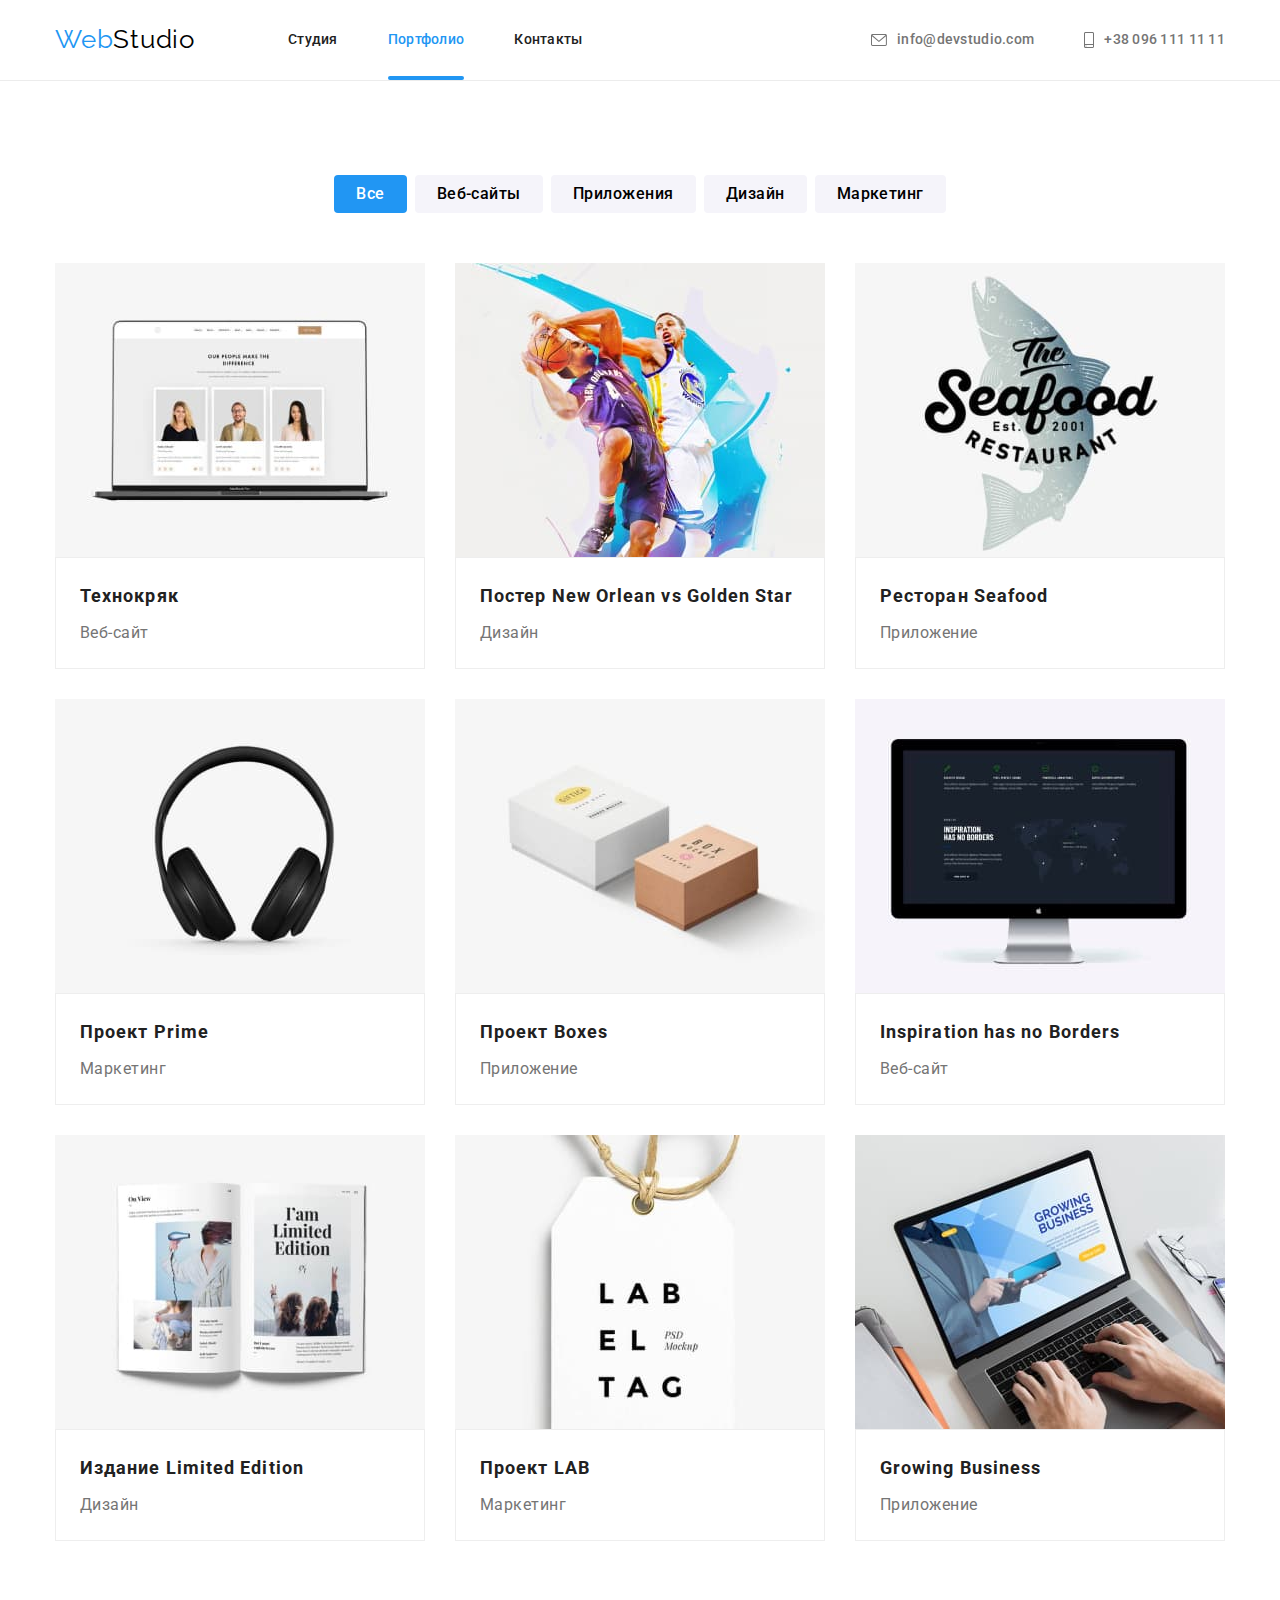
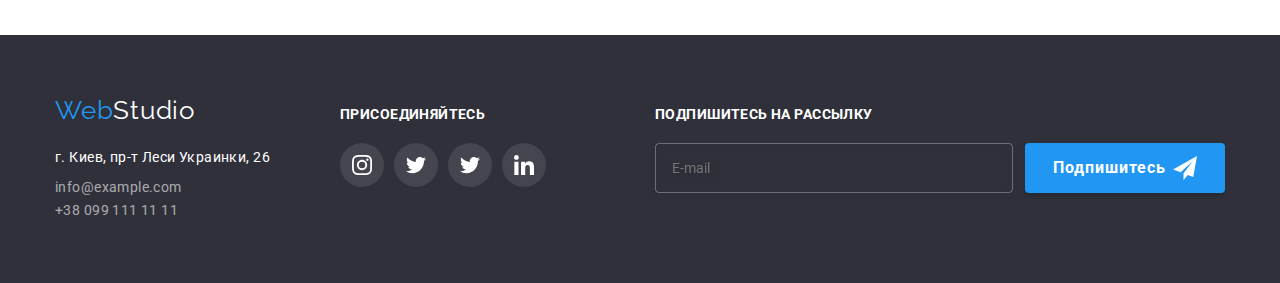
==== portfolio.html @ fb81e3da "ДЗ 6" ====
<!DOCTYPE html>
<html lang="ru">
  <head>
    <meta charset="UTF-8" />
    <meta http-equiv="X-UA-Compatible" content="IE=edge" />
    <meta name="viewport" content="width=device-width, initial-scale=1.0" />
    <title>Портфолио</title>
    <link rel="preconnect" href="https://fonts.googleapis.com" />
    <link rel="preconnect" href="https://fonts.gstatic.com" crossorigin />
    <link
      href="https://fonts.googleapis.com/css2?family=Raleway:wght@700&family=Roboto:wght@400;500;700;900&display=swap"
      rel="stylesheet"
    />
    <link
      rel="stylesheet"
      href="https://cdn.jsdelivr.net/npm/modern-normalize@1.1.0/modern-normalize.min.css"
    />
    <link rel="stylesheet" href="./css/style.css" />
  </head>
  <body>
    <!--HEADER-->
    <header class="page-header">
      <div class="container container-nav">
        <nav class="nav">
          <a class="logo link" href="./index.html" lang="en"><span class="web">Web</span>Studio</a>
          <ul class="menu list">
            <li class="menu-item">
              <a class="menu-link link" href="./index.html">Студия</a>
            </li>
            <li class="menu-item">
              <a class="menu-link akcent link" href="./portfolio.html">Портфолио</a>
            </li>
            <li class="menu-item">
              <a class="menu-link link" href="">Контакты</a>
            </li>
          </ul>
        </nav>
        <ul class="contacts list">
          <li class="contact-item">
            <a class="contact-link link" href="mailto:info@devstudio.com">
              <svg class="mail-icon">
                <use href="./images/icons.svg#icon-envelope"></use>
              </svg>
              info@devstudio.com</a
            >
          </li>
          <li class="contact-item">
            <a class="contact-link link" href="tel:+380961111111">
              <svg class="tel-icon">
                <use href="./images/icons.svg#icon-smartphone"></use>
              </svg>
              +38 096 111 11 11</a
            >
          </li>
        </ul>
      </div>
    </header>
    <!--MAIN-->
    <main>
      <section class="section">
        <!-- BUTTON LIST-->
        <div class="container">
          <ul class="portfolio-list-button list">
            <li class="portfolio-item-button">
              <button class="portfolio-button akcent-btn" type="button">Все</button>
            </li>
            <li class="portfolio-item-button">
              <button class="portfolio-button" type="button">Веб-сайты</button>
            </li>
            <li class="portfolio-item-button">
              <button class="portfolio-button" type="button">Приложения</button>
            </li>
            <li class="portfolio-item-button">
              <button class="portfolio-button" type="button">Дизайн</button>
            </li>
            <li class="portfolio-item-button">
              <button class="portfolio-button" type="button">Маркетинг</button>
            </li>
          </ul>
          <!-- PORTFOLIO LIST-->
          <h1 class="visuali-hidden">Портфолио</h1>
          <ul class="portfolio-list list">
            <li class="portfolio-item">
              <a href="" class="portfolio-link link">
                <div class="portfolio-list-img-wrapper">
                  <img src="./images/portfolio/img1.jpg" alt="Ноутбук" width="370" height="294" />
                  <p class="overlay">
                    Ресурс предлагает комплексные предложения с разным уровнем функционала и
                    сервисов. Все это позволит посетителю получить исчерпывающие сведения о компании
                    или частном лице.
                  </p>
                </div>
                <div class="portdolio-iteam-desc">
                  <h2 class="subtitle">Технокряк</h2>
                  <p class="portfolio-desc">Веб-сайт</p>
                </div>
              </a>
            </li>
            <li class="portfolio-item">
              <a href="" class="portfolio-link link">
                <div class="portfolio-list-img-wrapper">
                  <img
                    src="./images/portfolio/img2.jpg"
                    alt="Ира в баскетбол"
                    width="370"
                    height="294"
                  />
                  <p class="overlay">
                    Ресурс предлагает комплексные предложения с разным уровнем функционала и
                    сервисов. Все это позволит посетителю получить исчерпывающие сведения о компании
                    или частном лице.
                  </p>
                </div>
                <div class="portdolio-iteam-desc">
                  <h2 class="subtitle">Постер <span lang="en">New Orlean vs Golden Star</span></h2>
                  <p class="portfolio-desc">Дизайн</p>
                </div>
              </a>
            </li>
            <li class="portfolio-item">
              <a href="" class="portfolio-link link">
                <div class="portfolio-list-img-wrapper">
                  <img
                    src="./images/portfolio/img3.jpg"
                    alt="Логотип ресторану"
                    width="370"
                    height="294"
                  />
                  <p class="overlay">
                    Ресурс предлагает комплексные предложения с разным уровнем функционала и
                    сервисов. Все это позволит посетителю получить исчерпывающие сведения о компании
                    или частном лице.
                  </p>
                </div>
                <div class="portdolio-iteam-desc">
                  <h2 class="subtitle">Ресторан<span lang="en"> Seafood</span></h2>
                  <p class="portfolio-desc">Приложение</p>
                </div>
              </a>
            </li>
            <li class="portfolio-item">
              <a href="" class="portfolio-link link">
                <div class="portfolio-list-img-wrapper">
                  <img src="./images/portfolio/img4.jpg" alt="Наушники" width="370" height="294" />
                  <p class="overlay">
                    Ресурс предлагает комплексные предложения с разным уровнем функционала и
                    сервисов. Все это позволит посетителю получить исчерпывающие сведения о компании
                    или частном лице.
                  </p>
                </div>
                <div class="portdolio-iteam-desc">
                  <h2 class="subtitle">Проект <span lang="en">Prime</span></h2>
                  <p class="portfolio-desc">Маркетинг</p>
                </div>
              </a>
            </li>
            <li class="portfolio-item">
              <a href="" class="portfolio-link link">
                <div class="portfolio-list-img-wrapper">
                  <img src="./images/portfolio/img5.jpg" alt="Коробки" width="370" height="294" />
                  <p class="overlay">
                    Ресурс предлагает комплексные предложения с разным уровнем функционала и
                    сервисов. Все это позволит посетителю получить исчерпывающие сведения о компании
                    или частном лице.
                  </p>
                </div>
                <div class="portdolio-iteam-desc">
                  <h2 class="subtitle">Проект <span lang="en">Boxes</span></h2>
                  <p class="portfolio-desc">Приложение</p>
                </div>
              </a>
            </li>
            <li class="portfolio-item">
              <a href="" class="portfolio-link link">
                <div class="portfolio-list-img-wrapper">
                  <img src="./images/portfolio/img6.jpg" alt="Монитор" width="370" height="294" />
                  <p class="overlay">
                    Ресурс предлагает комплексные предложения с разным уровнем функционала и
                    сервисов. Все это позволит посетителю получить исчерпывающие сведения о компании
                    или частном лице.
                  </p>
                </div>
                <div class="portdolio-iteam-desc">
                  <h2 class="subtitle" lang="en">Inspiration has no Borders</h2>
                  <p class="portfolio-desc">Веб-сайт</p>
                </div>
              </a>
            </li>
            <li class="portfolio-item">
              <a href="" class="portfolio-link link">
                <div class="portfolio-list-img-wrapper">
                  <img src="./images/portfolio/img7.jpg" alt="Журнал" width="370" height="294" />
                  <p class="overlay">
                    Ресурс предлагает комплексные предложения с разным уровнем функционала и
                    сервисов. Все это позволит посетителю получить исчерпывающие сведения о компании
                    или частном лице.
                  </p>
                </div>
                <div class="portdolio-iteam-desc">
                  <h2 class="subtitle">Издание <span lang="en">Limited Edition</span></h2>
                  <p class="portfolio-desc">Дизайн</p>
                </div>
              </a>
            </li>
            <li class="portfolio-item">
              <a href="" class="portfolio-link link">
                <div class="portfolio-list-img-wrapper">
                  <img src="./images/portfolio/img8.jpg" alt="Бирка" width="370" height="294" />
                  <p class="overlay">
                    Ресурс предлагает комплексные предложения с разным уровнем функционала и
                    сервисов. Все это позволит посетителю получить исчерпывающие сведения о компании
                    или частном лице.
                  </p>
                </div>
                <div class="portdolio-iteam-desc">
                  <h2 class="subtitle">Проект <span></span>LAB</h2>
                  <p class="portfolio-desc">Маркетинг</p>
                </div>
              </a>
            </li>
            <li class="portfolio-item">
              <a href="" class="portfolio-link link">
                <div class="portfolio-list-img-wrapper">
                  <img src="./images/portfolio/img9.jpg" alt="Ноутбук" width="370" height="294" />
                  <p class="overlay">
                    Ресурс предлагает комплексные предложения с разным уровнем функционала и
                    сервисов. Все это позволит посетителю получить исчерпывающие сведения о компании
                    или частном лице.
                  </p>
                </div>
                <div class="portdolio-iteam-desc">
                  <h2 class="subtitle" lang="en">Growing Business</h2>
                  <p class="portfolio-desc">Приложение</p>
                </div>
              </a>
            </li>
          </ul>
        </div>
      </section>
    </main>
    <!--FOOTER-->
    <footer class="footer">
      <div class="container footer-container">
        <div class="footer-container-address">
          <a class="footer-logo link" href="./index.html" lang="en"
            ><span class="web">Web</span>Studio</a
          >
          <address class="address">
            <ul class="address-list list">
              <li>
                <a
                  class="address-link link"
                  target="_blank"
                  href="https://www.google.com.ua/maps/place/%D0%B1%D1%83%D0%BB.+%D0%9B%D0%B5%D1%81%D0%B8+%D0%A3%D0%BA%D1%80%D0%B0%D0%B8%D0%BD%D0%BA%D0%B8,+26,+%D0%9A%D0%B8%D0%B5%D0%B2,+02000/@50.4265841,30.5361971,17z/data=!3m1!4b1!4m5!3m4!1s0x40d4cf0e033ecbe9:0x57a4dffefec77da0!8m2!3d50.4265807!4d30.5383858?hl=ru"
                  rel="noreferer noopener"
                  >г. Киев, пр-т Леси Украинки, 26</a
                >
              </li>
              <li class="mail-team">
                <a class="mail-link link" href="mailto:info@example.com" lang="en"
                  >info@example.com</a
                >
              </li>
              <li class="tel-team">
                <a class="tel-link link" href="tel:+380991111111">+38 099 111 11 11</a>
              </li>
            </ul>
          </address>
        </div>
        <!-- JOIN -->
        <div class="container-join">
          <p class="join">присоединяйтесь</p>
          <ul class="join-social-list list">
            <li class="join-social-item">
              <a class="join-social-link" href="">
                <svg class="join-social-icon">
                  <use href="./images/icons.svg#icon-instagram"></use>
                </svg>
              </a>
            </li>
            <li class="join-social-item">
              <a class="join-social-link" href="">
                <svg class="join-social-icon">
                  <use href="./images/icons.svg#icon-twitter"></use>
                </svg>
              </a>
            </li>
            <li class="join-social-item">
              <a class="join-social-link" href="">
                <svg class="join-social-icon">
                  <use href="./images/icons.svg#icon-twitter"></use>
                </svg>
              </a>
            </li>
            <li class="join-social-item">
              <a class="join-social-link" href="">
                <svg class="join-social-icon">
                  <use href="./images/icons.svg#icon-linkedin"></use>
                </svg>
              </a>
            </li>
          </ul>
        </div>
        <!-- FOOTER FORM -->
        <div class="footer-form-wrapper">
          <form class="footer-form">
            <label class="footer-form-field">
              <span class="footer-form-input-desc">Подпишитесь на рассылку</span>
              <input
                class="footer-form-input"
                type="email"
                name="user-email"
                placeholder="E-mail"
                required
              />
            </label>
            <button class="footer-form-button" type="submit">
              Подпишитесь
              <svg class="footer-form-button-icon">
                <use href="./images/icons.svg#icon-send"></use>
              </svg>
            </button>
          </form>
        </div>
      </div>
    </footer>
  </body>
</html>
---- css/style.css ----
:root {
  --hover-animation: 250ms cubic-bezier(0.4, 0, 0.2, 1);
  --main-color: #212121;
  --secondary-color: #ffffff;
  --hover-color: #2196f3;
  --description-color: #757575;
  --hero-footer-bg-color: #2f303a;
  --main-bg-color: #ffffff;
  --web-color: #2196f3;
}
body {
  font-family: Roboto, sans-serif;
  color: var(--main-color);
  font-size: 14px;
}
button {
  cursor: pointer;
}
/* ====NULING STYLES==== */
h1,
h2,
h3,
h4,
p {
  margin-top: 0;
  margin-bottom: 0;
}
ul {
  margin-top: 0;
  margin-bottom: 0;
  padding-left: 0;
}
img {
  display: block;
}

.list {
  list-style: none;
}

.link {
  text-decoration: none;
}
/* ===========ELEMENT STULE============ */
.container {
  width: 1200px;
  margin: 0 auto;
  padding-right: 15px;
  padding-left: 15px;
}
.web {
  color: var(--web-color);
}
.section {
  padding: 94px 0;
}
.section-title {
  text-align: center;
  margin-bottom: 50px;
  font-size: 36px;
  line-height: 1.17;
  letter-spacing: 0.03em;
}
/*========VISUALI-HIDDEN=========*/
.visuali-hidden {
  position: absolute;
  white-space: nowrap;
  width: 1px;
  width: 1px;
  overflow: hidden;
  border: 0;
  padding: 0;
  clip: rect(0 0 0 0);
  clip-path: inset(50%);
  margin: -1px;
}
/*==========MAIN==========*/
/*==========HEADER==========*/
.page-header {
  border-bottom: 1px solid #ececec;
}
.nav,
.container-nav,
.contacts {
  display: flex;
}
.contacts {
  margin-left: auto;
}
.contact-item + .contact-item,
.menu-item + .menu-item {
  margin-left: 50px;
}
.menu {
  display: flex;
  margin-left: 93px;
}

.logo {
  padding-top: 24px;
  padding-bottom: 25px;
  font-family: Raleway, sans-serif;
  color: #000000;
  font-size: 26px;
  line-height: 1.19;
  letter-spacing: 0.03em;
}
.menu-item {
  position: relative;
}
.menu-link {
  padding-top: 32px;
  padding-bottom: 32px;
  display: block;
  font-weight: 500;
  line-height: 1.14;
  letter-spacing: 0.02em;
  color: var(--main-text-color);
  transition: color var(--hover-animation);
}
.akcent {
  color: var(--hover-color);
}
.akcent::after {
  content: '';
  position: absolute;
  bottom: 0;
  right: 0;
  height: 4px;
  width: 100%;
  background: #2196f3;
  border-radius: 2px;
}
.menu-link::after {
  content: '';
  transition: background-color var(--hover-animation);
}
.menu-link:hover::after,
.menu-link:focus::after {
  content: '';
  position: absolute;
  bottom: 0;
  right: 0;
  height: 4px;
  width: 100%;
  background-color: var(--hover-color);
  border-radius: 2px;
}
.contact-link {
  padding-top: 32px;
  padding-bottom: 32px;
  display: flex;
  align-items: center;
  font-weight: 500;
  line-height: 1.14;
  letter-spacing: 0.02em;
  color: #757575;
  transition: color var(--hover-animation);
}
.mail-icon {
  width: 16px;
  height: 12px;
  fill: currentColor;
  margin-right: 10px;
}
.tel-icon {
  width: 10px;
  height: 16px;
  fill: currentColor;
  margin-right: 10px;
}

.menu-link:hover,
.menu-link:focus,
.contact-link:hover,
.contact-link:focus {
  color: var(--hover-color);
}

/*==========HERO==========*/
.hero {
  margin-right: auto;
  margin-left: auto;
  max-width: 1600px;
  text-align: center;
  padding-top: 200px;
  padding-bottom: 200px;
  background-color: #c4c4c4;
  background-image: linear-gradient(to right, rgba(47, 48, 58, 0.4), rgba(47, 48, 58, 0.4)),
    url(../images/background-image/Img.jpg);
  background-position: center;
  background-size: cover;
  background-repeat: no-repeat;
}
.hero-title {
  width: 696px;
  margin-left: auto;
  margin-right: auto;
  margin-bottom: 30px;
  font-weight: 900;
  font-size: 44px;
  line-height: 1.36;
  letter-spacing: 0.06em;
  text-transform: uppercase;
  color: var(--secondary-color);
}

.hero-button {
  border: none;
  border-radius: 4px;
  min-width: 200px;
  min-height: 50px;

  font-weight: 700;
  font-size: 16px;
  line-height: 1.87;
  letter-spacing: 0.06em;
  color: var(--secondary-color);
  background-color: #2196f3;
  transition: background-color var(--hover-animation);
}
.hero-button:hover,
.hero-button:focus {
  background-color: #188ce8;
}
/*==========BENEFITS==========*/
.benefits-list {
  display: flex;
  flex-wrap: wrap;
  gap: 30px;
}
.benefits-item {
  flex-basis: calc((100% - 90px) / 4);
}
.benefits-container-icon {
  display: flex;
  justify-content: center;
  align-items: center;
  width: 270px;
  height: 120px;
  background: #f5f4fa;
  border-radius: 4px;
  margin-bottom: 30px;
}
.benefits-icon {
  width: 70px;
  height: 70px;
  display: flex;
}
.benefits-title {
  font-weight: 700;
  font-size: 14px;
  line-height: 1.14;
  letter-spacing: 0.03em;
  text-transform: uppercase;
  margin-bottom: 10px;
}

.benefits-text {
  line-height: 1.71;
  letter-spacing: 0.03em;
  color: var(--description-color);
}
/*==========WHOT-WE-DO==========*/
.whot-we-do {
  padding-top: 0;
}
.whot-we-do-list {
  display: flex;
  flex-wrap: wrap;
  gap: 30px;
}
.whot-we-du-wrapper {
  position: relative;
}
.what-we-do-overlay {
  position: absolute;
  padding-top: 27px;
  padding-bottom: 27px;
  width: 100%;
  bottom: 0;
  left: 0;
  font-weight: 700;
  line-height: 1.14;
  text-align: center;
  letter-spacing: 0.03em;
  text-transform: uppercase;
  background: rgba(47, 48, 58, 0.8);
  color: #ffffff;
}
/*==========TEAM==========*/
.team {
  background-color: #f5f4fa;
}
.team-list {
  display: flex;
  flex-wrap: wrap;
  gap: 30px;
}
.team-item {
  box-shadow: 0px 1px 3px rgba(0, 0, 0, 0.12), 0px 1px 1px rgba(0, 0, 0, 0.14),
    0px 2px 1px rgba(0, 0, 0, 0.2);
  border-radius: 0px 0px 4px 4px;
  text-align: center;
  flex-basis: calc((100% - 90px) / 4);
  background-color: var(--main-bg-color);
}
.desc {
  padding: 30px 0;
}
.team-name {
  margin-bottom: 10px;
  font-weight: 500;
  font-size: 16px;
  line-height: 1.19;
  letter-spacing: 0.03em;
}
.team-profession {
  margin-bottom: 16px;
  font-size: 16px;
  line-height: 1.19;
  letter-spacing: 0.03em;
  color: var(--description-color);
}
.social-list {
  display: flex;
  justify-content: center;
  gap: 10px;
}
.social-list-link {
  fill: #afb1b8;
  display: flex;
  justify-content: center;
  align-items: center;
  width: 44px;
  height: 44px;
  border-radius: 50%;
  background-color: #ffffff;
  transition: fill var(--hover-animation), background-color var(--hover-animation);
}
.social-list-link:hover,
.social-list-link:focus {
  background-color: #2196f3;
  fill: #ffffff;
}

/*=========CLIENTS===========*/
.clients {
  display: flex;
  gap: 30px;
}
.client-link {
  display: flex;
  width: 170px;
  height: 92px;
  justify-content: center;
  align-items: center;
  border: 1px solid #afb1b8;
  border-radius: 4px;
  fill: #afb1b8;
  transition: fill var(--hover-animation), border-color var(--hover-animation);
}
.client-link:hover,
.client-link:focus {
  border-color: var(--hover-color);
  fill: var(--hover-color);
}
.client-icon {
  width: 106px;
  height: 60px;
}
/*=========FOOTER===========*/
.footer {
  padding: 60px 0;
  background-color: var(--hero-footer-bg-color);
}
.footer-container {
  display: flex;
  align-items: baseline;
}
.footer-container-address {
  margin-right: 70px;
}
.footer-logo {
  font-family: Raleway, sans-serif;
  font-size: 26px;
  line-height: 1.19;
  letter-spacing: 0.03em;
  color: var(--secondary-color);
  margin-top: 20px;
}
.address {
  margin-top: 20px;
  font-style: inherit;
}
.address-link {
  line-height: 1.71;
  letter-spacing: 0.03em;
  color: var(--secondary-color);
  transition: color var(--hover-animation);
}
.mail-team {
  margin-top: 9px;
}
.mail-team {
  margin-top: 6px;
}
.mail-link,
.tel-link {
  line-height: 1.71;
  letter-spacing: 0.03em;
  color: rgba(255, 255, 255, 0.6);
  transition: color var(--hover-animation);
}
.address-link:hover,
.address-link:focus,
.mail-link:hover,
.mail-link:focus,
.tel-link:hover,
.tel-link:focus {
  color: var(--hover-color);
}
.join {
  font-weight: 700;
  line-height: 1.14;
  letter-spacing: 0.03em;
  text-transform: uppercase;
  color: #ffffff;
  margin-bottom: 20px;
}
.join-social-list {
  display: flex;
  justify-content: center;
  gap: 10px;
}
.join-social-link {
  fill: #ffffff;
  display: flex;
  justify-content: center;
  align-items: center;
  width: 44px;
  height: 44px;
  border-radius: 50%;
  background-color: rgba(255, 255, 255, 0.1);
  transition: background-color var(--hover-animation);
}
.join-social-link:hover,
.join-social-link:focus {
  background-color: var(--hover-color);
}
.join-social-icon {
  width: 20px;
  height: 20px;
}
/*======== FOOTER FORM ========*/
.footer-form-wrapper {
  margin-left: auto;
}
.footer-form {
  display: flex;
}
.footer-form-input-desc {
  display: block;
}
.footer-form-input-desc {
  font-weight: 700;
  font-size: 14px;
  line-height: 1.14;
  letter-spacing: 0.03em;
  text-transform: uppercase;
  color: var(--secondary-color);
  margin-bottom: 20px;
}
.footer-form-input {
  margin-right: 12px;
  padding-left: 16px;
  width: 358px;
  height: 50px;
  background-color: transparent;
  border: 1px solid rgba(255, 255, 255, 0.3);
  filter: drop-shadow(0px 4px 4px rgba(0, 0, 0, 0.15));
  border-radius: 4px;
  color: var(--secondary-color);
}
.footer-form-button {
  display: flex;
  margin-top: auto;
  padding: 10px 28px;
  width: 200px;
  height: 50px;
  font-weight: 700;
  font-size: 16px;
  line-height: 1.87;
  align-items: center;
  letter-spacing: 0.06em;
  box-shadow: 0px 4px 4px rgba(0, 0, 0, 0.15);
  border-radius: 4px;
  border: none;
  background-color: #2196f3;
  color: #ffffff;
  transition: background-color var(--hover-animation);
}
.footer-form-button:hover,
.footer-form-button:focus {
  background-color: #188ce8;
}
.footer-form-button-icon {
  width: 24px;
  height: 24px;
  margin-left: auto;
}

/*========PORTFOLIO MAIN=========

/*========BUTON LIST=========*/
.portfolio-list-button {
  display: flex;
  justify-content: center;
}
.portfolio-item-button + .portfolio-item-button {
  margin-left: 8px;
}
.portfolio-button {
  transition: background-color var(--hover-animation), color var(--hover-animation),
    box-shadow var(--hover-animation);
  padding: 6px 22px;
  border: none;
  font-weight: 500;
  font-size: 16px;
  line-height: 1.62;
  text-align: center;
  letter-spacing: 0.03em;
  background-color: #f5f4fa;
  border-radius: 4px;
}
.akcent-btn {
  background-color: var(--hover-color);
  color: var(--secondary-color);
}
.portfolio-button:hover,
.portfolio-button:focus {
  cursor: pointer;
  background-color: var(--hover-color);
  color: var(--secondary-color);
  box-shadow: 0px 3px 1px rgba(0, 0, 0, 0.1), 0px 1px 2px rgba(0, 0, 0, 0.08),
    0px 2px 2px rgba(0, 0, 0, 0.12);
}
/*========PORTFOLIO LIST=========*/
.portfolio-list {
  margin-top: 50px;
  display: flex;
  flex-wrap: wrap;
  gap: 30px;
}
.portfolio-item {
  background: #ffffff;
}
.portfolio-link:hover .overlay,
.portfolio-link:focus .overlay {
  transform: translate(0, 0);
}
.portfolio-link {
  display: block;
  transition: box-shadow var(--hover-animation);
}
.portfolio-link:hover,
.portfolio-link:focus {
  box-shadow: 0px 1px 1px rgba(0, 0, 0, 0.12), 0px 4px 4px rgba(0, 0, 0, 0.06),
    1px 4px 6px rgba(0, 0, 0, 0.16);
}
.portfolio-list-img-wrapper {
  position: relative;
  overflow: hidden;
}
.overlay {
  position: absolute;
  top: 0;
  left: 0;
  width: 100%;
  height: 100%;
  overflow: auto;
  transform: translate(0, 100%);

  font-size: 18px;
  line-height: 1.55;
  letter-spacing: 0.03em;
  padding: 63px 24px;
  color: #ffffff;
  background-color: rgba(33, 150, 243, 0.9);
  transition: transform var(--hover-animation);
}
.portdolio-iteam-desc {
  padding: 20px 24px;
  border: 1px solid #eeeeee;
}
.subtitle {
  margin-bottom: 4px;
  font-weight: 700;
  font-size: 18px;
  line-height: 2;
  letter-spacing: 0.06em;
  color: var(--main-color);
}
.portfolio-desc {
  font-size: 16px;
  line-height: 1.87;
  letter-spacing: 0.03em;
  color: var(--description-color);
}

/*========MODAL WINDOW=========*/
.backdrop {
  position: fixed;
  top: 0;
  left: 0;
  z-index: 100;
  height: 100%;
  width: 100%;
  background-color: rgba(0, 0, 0, 0.2);
  transition: opacity var(--hover-animation), visibility var(--hover-animation);
}
.backdrop.is-hidden {
  opacity: 0;
  visibility: hidden;
  pointer-events: none;
}
.modal {
  position: absolute;
  top: 50%;
  left: 50%;
  transform: translate(-50%, -50%);
  width: 528px;
  min-height: 581px;
  background: #ffffff;
  box-shadow: 0px 1px 3px rgba(0, 0, 0, 0.12), 0px 1px 1px rgba(0, 0, 0, 0.14),
    0px 2px 1px rgba(0, 0, 0, 0.2);
  border-radius: 4px;
  padding: 40px;
}
.modal-close-btn {
  position: absolute;
  top: 8px;
  right: 8px;
  display: flex;
  justify-content: center;
  align-items: center;
  width: 30px;
  height: 30px;
  background: #ffffff;
  border: 1px solid rgba(0, 0, 0, 0.1);
  border-radius: 50%;
  padding: 0;
}
.modal-close-btn-icon {
  transition: fill var(--hover-animation);
}
.modal-close-btn:hover .modal-close-btn-icon,
.modal-close-btn:focus .modal-close-btn-icon {
  fill: var(--hover-color);
}
/*=========== MODAL FORM ============*/
.modal-form {
  display: flex;
  flex-direction: column;
}
.modal-form-title {
  font-weight: 700;
  font-size: 20px;
  line-height: 1.15;
  text-align: center;
  letter-spacing: 0.03em;
  color: var(--main-color);
  margin-bottom: 12px;
}
.modal-form-field {
  margin-bottom: 10px;
}
.modal-form-input-desc {
  display: block;
  font-size: 12px;
  font-weight: 400;
  line-height: 1.17;
  letter-spacing: 0.01em;
  color: var(--description-color);
  margin-bottom: 4px;
}
.modal-form-input-wrapper {
  position: relative;
}
.modal-form-input {
  width: 100%;
  height: 40px;
  border: 1px solid rgba(33, 33, 33, 0.2);
  border-radius: 4px;
  padding-left: 42px;
  transition: border-color var(--hover-animation);
}
.modal-form-input:focus {
  outline: none;
  border-color: var(--hover-color);
}
.modal-form-input:focus + .modal-form-input-icon {
  fill: var(--hover-color);
}
.modal-form-input-icon {
  position: absolute;
  top: 50%;
  left: 12px;
  transform: translateY(-50%);
  width: 18px;
  height: 18px;
  transition: fill var(--hover-animation);
}
.modal-form-comment {
  width: 100%;
  height: 120px;
  padding: 12px 16px;
  resize: none;
  border: 1px solid rgba(33, 33, 33, 0.2);
  border-radius: 4px;
  transition: border-color var(--hover-animation);
}
.modal-form-comment:focus {
  outline: none;
  border-color: var(--hover-color);
}
.modal-form-comment::placeholder {
  font-size: 12px;
  line-height: 1.17;
  letter-spacing: 0.01em;
  color: rgba(117, 117, 117, 0.5);
}
.modal-form-check-desc {
  display: flex;
  align-items: center;
  margin-bottom: 30px;
  line-height: 1.71;
  letter-spacing: 0.03em;
  color: #757575;
}
.modal-form-check-custom {
  margin-right: 8px;
  width: 16px;
  height: 15px;
  cursor: pointer;
  background-image: url(../images/vector.svg);
  background-repeat: no-repeat;
  background-position: center;
}
.modal-form-check:checked + .modal-form-check-custom {
  background-image: url(../images/check.svg);
}
.modal-form-check:focus + .modal-form-check-custom {
  outline: 2px solid var(--hover-color);
}
.modal-form-button {
  width: 200px;
  height: 50px;
  margin-left: auto;
  margin-right: auto;
  font-weight: 700;
  font-size: 16px;
  line-height: 1.87;
  letter-spacing: 0.06em;
  color: #ffffff;
  background-color: var(--hover-color);
  box-shadow: 0px 4px 4px rgba(0, 0, 0, 0.15);
  border-radius: 4px;
  border: none;
  transition: background-color var(--hover-animation);
}
.modal-form-button:hover,
.modal-form-button:focus {
  background-color: #188ce8;
}
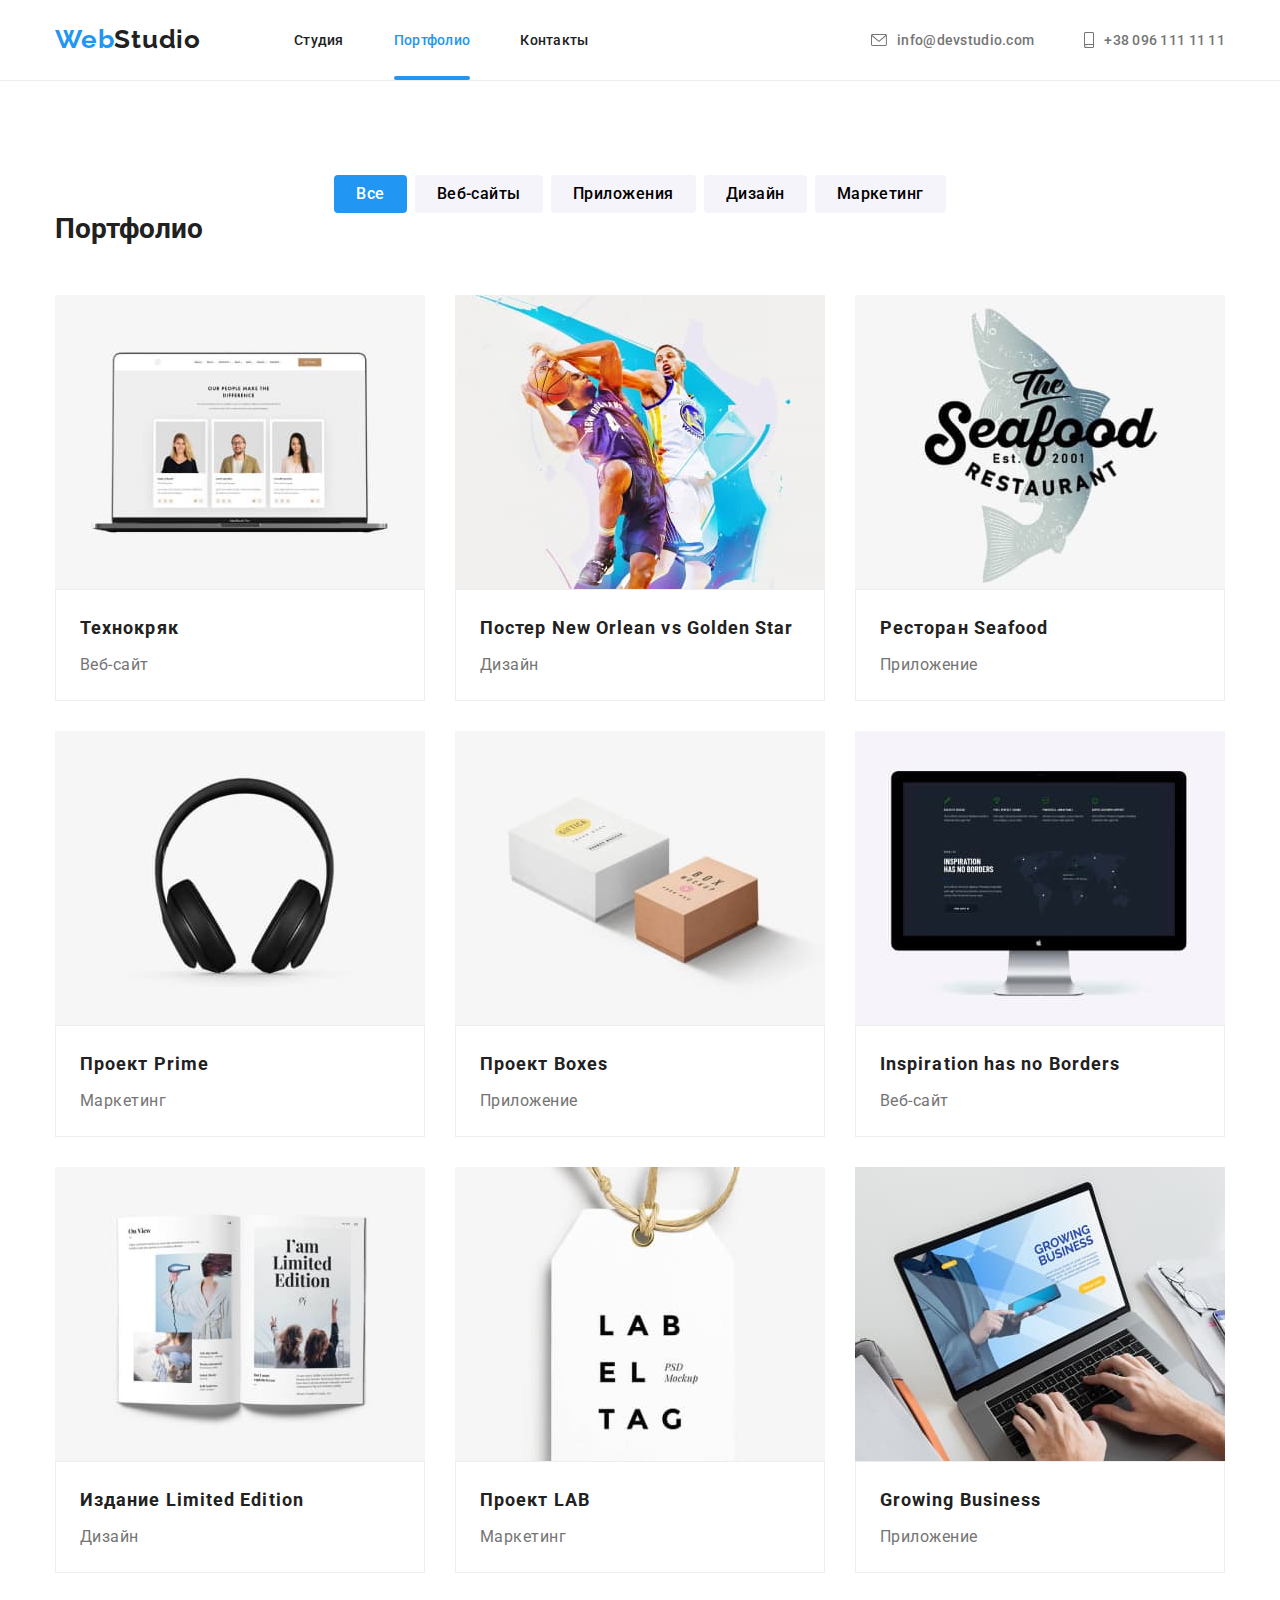
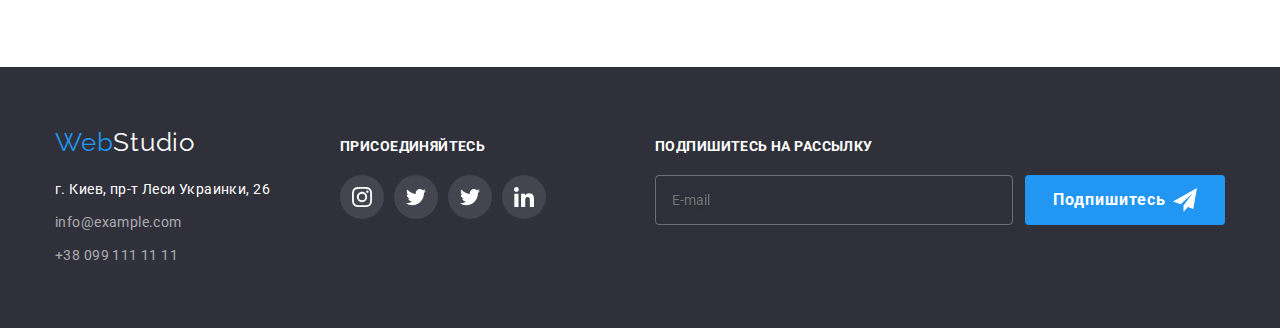
==== commit eb85312e: "ДЗ-7" ====
--- a/portfolio.html
+++ b/portfolio.html
@@ -15,38 +15,40 @@
       rel="stylesheet"
       href="https://cdn.jsdelivr.net/npm/modern-normalize@1.1.0/modern-normalize.min.css"
     />
-    <link rel="stylesheet" href="./css/style.css" />
+    <link rel="stylesheet" href="./css/main.min.css" />
   </head>
   <body>
     <!--HEADER-->
-    <header class="page-header">
-      <div class="container container-nav">
-        <nav class="nav">
-          <a class="logo link" href="./index.html" lang="en"><span class="web">Web</span>Studio</a>
+    <header class="header">
+      <div class="container header__container">
+        <nav class="nav header__nav">
+          <a class="logo nav__logo link" href="./index.html" lang="en"
+            >Web<span class="logo__studio">Studio</span></a
+          >
           <ul class="menu list">
-            <li class="menu-item">
-              <a class="menu-link link" href="./index.html">Студия</a>
-            </li>
-            <li class="menu-item">
-              <a class="menu-link akcent link" href="./portfolio.html">Портфолио</a>
-            </li>
-            <li class="menu-item">
-              <a class="menu-link link" href="">Контакты</a>
+            <li class="menu__item">
+              <a class="menu__link link" href="./index.html">Студия</a>
+            </li>
+            <li class="menu__item">
+              <a class="menu__link menu__link_akcent link" href="./portfolio.html">Портфолио</a>
+            </li>
+            <li class="menu__item">
+              <a class="menu__link link" href="">Контакты</a>
             </li>
           </ul>
         </nav>
-        <ul class="contacts list">
-          <li class="contact-item">
-            <a class="contact-link link" href="mailto:info@devstudio.com">
-              <svg class="mail-icon">
+        <ul class="contact list">
+          <li class="contact__item">
+            <a class="contact__link link" href="mailto:info@devstudio.com">
+              <svg class="contact__mail-icon">
                 <use href="./images/icons.svg#icon-envelope"></use>
               </svg>
               info@devstudio.com</a
             >
           </li>
-          <li class="contact-item">
-            <a class="contact-link link" href="tel:+380961111111">
-              <svg class="tel-icon">
+          <li class="contact__item">
+            <a class="contact__link link" href="tel:+380961111111">
+              <svg class="contact__tel-icon">
                 <use href="./images/icons.svg#icon-smartphone"></use>
               </svg>
               +38 096 111 11 11</a
@@ -268,33 +270,33 @@
           </address>
         </div>
         <!-- JOIN -->
-        <div class="container-join">
-          <p class="join">присоединяйтесь</p>
-          <ul class="join-social-list list">
-            <li class="join-social-item">
-              <a class="join-social-link" href="">
-                <svg class="join-social-icon">
+        <div class="join">
+          <p class="join__title">присоединяйтесь</p>
+          <ul class="social list">
+            <li class="join__item">
+              <a class="social-link join__social-link" href="">
+                <svg class="social-icon">
                   <use href="./images/icons.svg#icon-instagram"></use>
                 </svg>
               </a>
             </li>
-            <li class="join-social-item">
-              <a class="join-social-link" href="">
-                <svg class="join-social-icon">
+            <li class="join__item">
+              <a class="social-link join__social-link" href="">
+                <svg class="social-icon">
                   <use href="./images/icons.svg#icon-twitter"></use>
                 </svg>
               </a>
             </li>
-            <li class="join-social-item">
-              <a class="join-social-link" href="">
-                <svg class="join-social-icon">
+            <li class="join__item">
+              <a class="social-link join__social-link" href="">
+                <svg class="social-icon">
                   <use href="./images/icons.svg#icon-twitter"></use>
                 </svg>
               </a>
             </li>
-            <li class="join-social-item">
-              <a class="join-social-link" href="">
-                <svg class="join-social-icon">
+            <li class="join__item">
+              <a class="social-link join__social-link" href="">
+                <svg class="social-icon">
                   <use href="./images/icons.svg#icon-linkedin"></use>
                 </svg>
               </a>
@@ -314,7 +316,7 @@
                 required
               />
             </label>
-            <button class="footer-form-button" type="submit">
+            <button class="button footer-form-button" type="submit">
               Подпишитесь
               <svg class="footer-form-button-icon">
                 <use href="./images/icons.svg#icon-send"></use>
--- a/css/main.min.css
+++ b/css/main.min.css
@@ -0,0 +1 @@
+:root{--hover-animation: 250ms cubic-bezier(0.4, 0, 0.2, 1);--main-color: #212121;--secondary-color: #ffffff;--hover-color: #2196f3;--button-bg-color: #2196f3;--description-color: #757575;--hero-footer-bg-color: #2f303a;--main-bg-color: #ffffff;--web-color: #2196f3;--secondary-bg-color: #f5f4fa}.visually-hidden{position:absolute;width:1px;height:1px;margin:-1px;padding:0;overflow:hidden;border:0;clip:rect(0 0 0 0)}.clients__link,.benefits-list__wrapper,.modal-form-check-desc,.modal-close-btn,.social-link{display:flex;justify-content:center;align-items:center}body{font-family:Roboto,sans-serif;color:var(--main-color);font-size:14px}button{cursor:pointer}h1,h2,h3,h4,p{margin-top:0;margin-bottom:0}ul{margin-top:0;margin-bottom:0;padding-left:0}img{display:block}.list{list-style:none}.link{text-decoration:none}.container{width:1200px;margin-left:auto;margin-right:auto;padding-left:15px;padding-right:15px}.section{padding-top:94px;padding-bottom:94px}.social{display:flex;justify-content:center;gap:10px}.social-link{width:44px;height:44px;border-radius:50%;transition:fill var(--hover-animation),background-color var(--hover-animation)}.social-link:hover,.social-link:focus{background-color:#2196f3;fill:#fff}.social-icon{width:20px;height:20px}.list-cards{display:flex;flex-wrap:wrap;gap:30px}.logo{padding-top:24px;padding-bottom:25px;font-family:Raleway,sans-serif;color:var(--web-color);font-weight:700;font-size:26px;line-height:1.1923076923;letter-spacing:.03em}.button{border:none;border-radius:4px;min-width:200px;min-height:50px;font-weight:700;font-size:16px;line-height:1.875;letter-spacing:.06em;color:var(--secondary-color);background-color:var(--button-bg-color);transition:background-color var(--hover-animation)}.button:hover,.button:focus{background-color:#188ce8}.web{color:var(--web-color)}.section-title{text-align:center;margin-bottom:50px;font-size:36px;line-height:1.17;letter-spacing:.03em}.backdrop{position:fixed;top:0;left:0;z-index:100;height:100%;width:100%;background-color:rgba(0,0,0,.2);transition:opacity var(--hover-animation),visibility var(--hover-animation)}.backdrop.is-hidden{opacity:0;visibility:hidden;pointer-events:none}.modal{position:absolute;top:50%;left:50%;transform:translate(-50%, -50%);width:528px;background-color:#fff;box-shadow:0px 1px 3px rgba(0,0,0,.12),0px 1px 1px rgba(0,0,0,.14),0px 2px 1px rgba(0,0,0,.2);border-radius:4px;padding:40px;transition:transform var(--hover-animation)}.modal-close-btn{position:absolute;top:8px;right:8px;width:30px;height:30px;background:#fff;border:1px solid rgba(0,0,0,.1);border-radius:50%;padding:0}.modal-close-btn-icon{transition:fill var(--hover-animation)}.modal-close-btn-icon .modal-close-btn-icon,.modal-close-btn-icon .modal-close-btn-icon{fill:var(--hover-color)}.modal-form{display:flex;flex-direction:column}.modal-form-title{font-weight:700;font-size:20px;line-height:1.15;text-align:center;letter-spacing:.03em;color:var(--main-color);margin-bottom:12px}.modal-form-field{margin-bottom:10px}.modal-form-field-comment{margin-bottom:20px}.modal-form-input-desc{display:block;font-size:12px;font-weight:400;line-height:1.17;letter-spacing:.01em;color:var(--description-color);margin-bottom:4px}.modal-form-input-wrapper{position:relative}.modal-form-input{width:100%;height:40px;border:1px solid rgba(33,33,33,.2);border-radius:4px;padding-left:42px;transition:border-color var(--hover-animation)}.modal-form-input:focus{outline:none;border-color:var(--hover-color)}.modal-form-input:focus+.modal-form-input-icon{fill:var(--hover-color)}.modal-form-input-icon{position:absolute;top:50%;left:12px;transform:translateY(-50%);width:18px;height:18px;transition:fill var(--hover-animation)}.modal-form-comment{display:block;width:100%;height:120px;padding:12px 16px;resize:none;border:1px solid rgba(33,33,33,.2);border-radius:4px;transition:border-color var(--hover-animation)}.modal-form-comment:focus{outline:none;border-color:var(--hover-color)}.modal-form-comment::placeholder{font-size:12px;line-height:1.17;letter-spacing:.01em;color:rgba(117,117,117,.5)}.modal-form-check-desc{margin-bottom:30px;line-height:1.71;letter-spacing:.03em;color:var(--description-color)}.modal-form-check-custom{margin-right:8px;width:16px;height:15px;cursor:pointer;background-image:url(../images/vector.svg);background-repeat:no-repeat;background-position:center}.modal-form-check:checked+.modal-form-check-custom{background-image:url(../images/check.svg)}.modal-form-check:focus+.modal-form-check-custom{outline:2px solid var(--hover-color)}.modal-form-check-desc-link{color:var(--hover-color)}.modal-form-button{width:200px;height:50px;margin-left:auto;margin-right:auto;font-weight:700;font-size:16px;line-height:1.875;letter-spacing:.06em;color:#fff;background-color:var(--hover-color);box-shadow:0px 4px 4px rgba(0,0,0,.15);border-radius:4px;border:none;transition:background-color var(--hover-animation)}.modal-form-button:hover,.modal-form-button:focus{background-color:#188ce8}.header{border-bottom:1px solid #ececec}.header__container{display:flex}.header__nav{margin-right:auto;display:flex}.nav__logo{margin-right:93px}.logo__studio{color:var(--main-color)}.menu{display:flex;gap:50px}.menu__item{position:relative}.menu__link{padding-top:32px;padding-bottom:32px;display:block;font-weight:500;font-size:14px;line-height:1.1428571429;letter-spacing:.02em;color:var(--main-text-color);transition:color var(--hover-animation)}.menu__link::after{content:"";transition:background-color var(--hover-animation)}.menu__link:hover,.menu__link:focus{color:var(--hover-color)}.menu__link:hover::after,.menu__link:hover::after,.menu__link:focus::after,.menu__link:focus::after{content:"";position:absolute;bottom:0;right:0;height:4px;width:100%;background-color:var(--hover-color);border-radius:2px}.menu__link_akcent{color:var(--hover-color)}.menu__link_akcent::after{content:"";position:absolute;bottom:0;right:0;height:4px;width:100%;background-color:var(--hover-color);border-radius:2px}.contact{display:flex;gap:50px}.contact__link{display:flex;padding-top:32px;padding-bottom:32px;align-items:center;font-weight:500;font-size:14px;line-height:1.1428571429;letter-spacing:.02em;color:#757575;transition:color var(--hover-animation)}.contact__link:hover,.contact__link:focus{color:var(--hover-color)}.contact__mail-icon{width:16px;height:12px;fill:currentColor;margin-right:10px}.contact__tel-icon{width:10px;height:16px;fill:currentColor;margin-right:10px}.hero{margin-left:auto;margin-right:auto;max-width:1600px;text-align:center;padding-top:200px;padding-bottom:200px;background-color:#c4c4c4;background-image:linear-gradient(to right, rgba(47, 48, 58, 0.4), rgba(47, 48, 58, 0.4)),url(../images/background-image/Img.jpg);background-position:center;background-size:cover;background-repeat:no-repeat}.hero__title{width:696px;margin-left:auto;margin-right:auto;margin-bottom:30px;font-weight:900;font-size:44px;line-height:1.3636363636;letter-spacing:.06em;text-transform:uppercase;color:var(--secondary-color)}.benefits-list__item{flex-basis:calc((100% - 90px)/4)}.benefits-list__wrapper{width:100%;height:120px;background-color:var(--secondary-bg-color);border-radius:4px;margin-bottom:30px}.benefits-list__icon{width:70px;height:70px}.benefits-list__title{font-weight:700;font-size:14px;line-height:1.1428571429;letter-spacing:.03em;text-transform:uppercase;margin-bottom:10px}.benefits-list__text{font-weight:400;font-size:14px;line-height:1.7142857143;letter-spacing:.03em;color:var(--description-color)}.whot-we-do{padding-top:0}.whot-we-do__wrapper{position:relative}.whot-we-do__overlay{position:absolute;padding-top:27px;padding-bottom:27px;width:100%;bottom:0;left:0;font-weight:700;font-size:14px;line-height:1.1428571429;text-align:center;letter-spacing:.03em;text-transform:uppercase;background:rgba(47,48,58,.8);color:var(--secondary-color)}.team{background-color:var(--secondary-bg-color)}.team__item{box-shadow:0px 1px 3px rgba(0,0,0,.12),0px 1px 1px rgba(0,0,0,.14),0px 2px 1px rgba(0,0,0,.2);border-radius:0px 0px 4px 4px;background-color:var(--main-bg-color)}.team__wrapper{padding:30px 0}.team__name{margin-bottom:10px;font-weight:500;font-size:16px;line-height:1.1875;letter-spacing:.03em;text-align:center}.team__profession{margin-bottom:16px;font-size:16px;line-height:1.19;letter-spacing:.03em;color:var(--description-color);text-align:center}.team__social-link{fill:#afb1b8;background-color:#fff}.clients__link{width:170px;height:92px;border:1px solid #afb1b8;border-radius:4px;fill:#afb1b8;transition:fill var(--hover-animation),border-color var(--hover-animation)}.clients__link:hover,.clients__link:focus{border-color:var(--hover-color);fill:var(--hover-color)}.clients__icon{width:106px;height:60px}.footer{padding:60px 0;background-color:var(--hero-footer-bg-color)}.footer-container{display:flex;align-items:baseline}.footer-container-address{margin-right:70px}.footer-logo{font-family:Raleway,sans-serif;font-size:26px;line-height:1.19;letter-spacing:.03em;color:var(--secondary-color);margin-top:20px}.address{margin-top:20px;font-style:inherit}.address-link{line-height:1.71;letter-spacing:.03em;color:var(--secondary-color);transition:color var(--hover-animation)}.address-link:hover,.address-link:focus{color:var(--hover-color)}.tel-team,.mail-team{margin-top:9px}.mail-link,.tel-link{line-height:1.71;letter-spacing:.03em;color:rgba(255,255,255,.6);transition:color var(--hover-animation)}.mail-link:hover,.mail-link:focus,.tel-link:hover,.tel-link:focus{color:var(--hover-color)}.join__title{font-weight:700;line-height:1.14;letter-spacing:.03em;text-transform:uppercase;color:#fff;margin-bottom:20px}.join__social-link{fill:#fff;background-color:rgba(255,255,255,.1)}.footer-form-wrapper{margin-left:auto}.footer-form{display:flex}.footer-form-input-desc{display:block;font-weight:700;font-size:14px;line-height:1.14;letter-spacing:.03em;text-transform:uppercase;color:var(--secondary-color);margin-bottom:20px}.footer-form-input{margin-right:12px;padding-left:16px;width:358px;height:50px;background-color:rgba(0,0,0,0);border:1px solid rgba(255,255,255,.3);filter:drop-shadow(0px 4px 4px rgba(0, 0, 0, 0.15));border-radius:4px;color:var(--secondary-color)}.footer-form-button{display:flex;margin-top:auto;padding:10px 28px;align-items:center}.footer-form-button-icon{width:24px;height:24px;margin-left:auto}.portfolio-list-button{display:flex;justify-content:center}.portfolio-item-button+.portfolio-item-button{margin-left:8px}.portfolio-button{transition:background-color var(--hover-animation),color var(--hover-animation),box-shadow var(--hover-animation);padding:6px 22px;border:none;font-weight:500;font-size:16px;line-height:1.62;text-align:center;letter-spacing:.03em;background-color:#f5f4fa;border-radius:4px}.portfolio-button:hover,.portfolio-button:focus{cursor:pointer;background-color:var(--hover-color);color:var(--secondary-color);box-shadow:0px 3px 1px rgba(0,0,0,.1),0px 1px 2px rgba(0,0,0,.08),0px 2px 2px rgba(0,0,0,.12)}.akcent-btn{background-color:var(--hover-color);color:var(--secondary-color)}.portfolio-list{margin-top:50px;display:flex;flex-wrap:wrap;gap:30px}.portfolio-item{background:#fff}.portfolio-link:hover .overlay,.portfolio-link:focus .overlay{transform:translate(0, 0)}.portfolio-link{display:block;transition:box-shadow var(--hover-animation)}.portfolio-link:hover,.portfolio-link:focus{box-shadow:0px 1px 1px rgba(0,0,0,.12),0px 4px 4px rgba(0,0,0,.06),1px 4px 6px rgba(0,0,0,.16)}.portfolio-list-img-wrapper{position:relative;overflow:hidden}.overlay{position:absolute;top:0;left:0;width:100%;height:100%;overflow:auto;transform:translate(0, 100%);font-size:18px;line-height:1.55;letter-spacing:.03em;padding:63px 24px;color:#fff;background-color:rgba(33,150,243,.9);transition:transform var(--hover-animation)}.portdolio-iteam-desc{padding:20px 24px;border:1px solid #eee}.subtitle{margin-bottom:4px;font-weight:700;font-size:18px;line-height:2;letter-spacing:.06em;color:var(--main-color)}.portfolio-desc{font-size:16px;line-height:1.87;letter-spacing:.03em;color:var(--description-color)}/*# sourceMappingURL=main.min.css.map */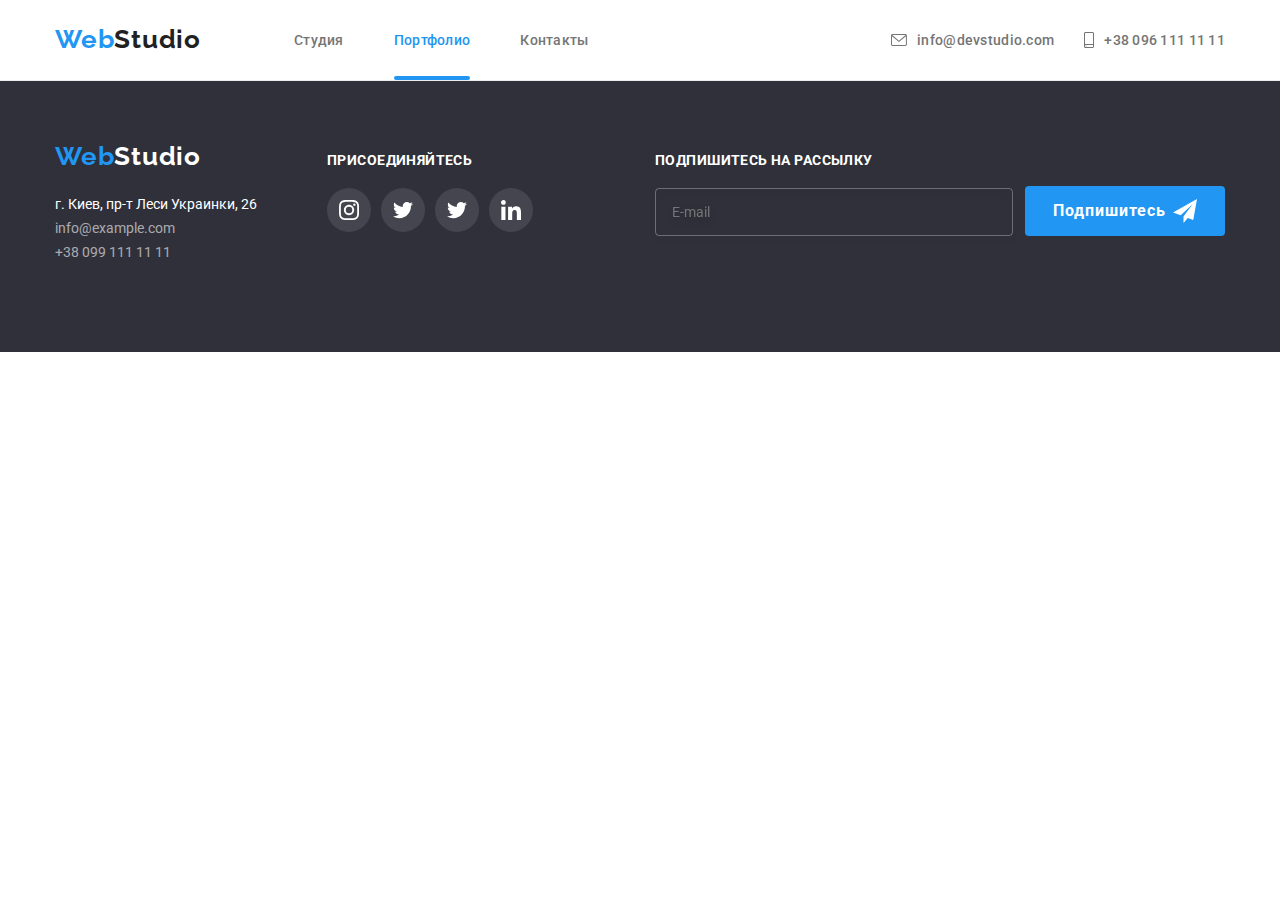
==== commit f55cea7d: "Зміни 30.08" ====
--- a/portfolio.html
+++ b/portfolio.html
@@ -21,22 +21,27 @@
     <!--HEADER-->
     <header class="header">
       <div class="container header__container">
-        <nav class="nav header__nav">
-          <a class="logo nav__logo link" href="./index.html" lang="en"
-            >Web<span class="logo__studio">Studio</span></a
+        <nav class="header__nav">
+          <a class="logo header__logo link" href="./index.html" lang="en"
+            >Web<span class="header__studio">Studio</span></a
           >
           <ul class="menu list">
             <li class="menu__item">
               <a class="menu__link link" href="./index.html">Студия</a>
             </li>
             <li class="menu__item">
-              <a class="menu__link menu__link_akcent link" href="./portfolio.html">Портфолио</a>
+              <a class="menu__link menu__akcent link" href="./portfolio.html">Портфолио</a>
             </li>
             <li class="menu__item">
               <a class="menu__link link" href="">Контакты</a>
             </li>
           </ul>
         </nav>
+        <button class="mobile-menu-open" type="button" data-menu-open>
+          <svg class="mobile-menu-open__title" width="40px" height="40px">
+            <use href="./images/icons.svg#menu_40px"></use>
+          </svg>
+        </button>
         <ul class="contact list">
           <li class="contact__item">
             <a class="contact__link link" href="mailto:info@devstudio.com">
@@ -56,12 +61,63 @@
           </li>
         </ul>
       </div>
+      <!-- MOBILE-MENU -->
+      <div class="mobile-menu" data-menu>
+        <div class="container mobile-menu__cotainer">
+          <button class="mobile-menu__cloce-btn" data-menu-close>
+            <svg class="mobile-menu__cloce-icon" width="40px" height="40px">
+              <use href="./images/icons.svg#icon-close-modal"></use>
+            </svg>
+          </button>
+          <ul class="mobile-menu__list list">
+            <li class="mobile-menu__item">
+              <a class="mobile-menu__link link" href="./index.html">Студия</a>
+            </li>
+            <li class="mobile-menu__item">
+              <a class="mobile-menu__link mobile-menu__akcent link" href="./portfolio.html"
+                >Портфолио</a
+              >
+            </li>
+            <li class="mobile-menu__item">
+              <a class="mobile-menu__link link" href="">Контакты</a>
+            </li>
+          </ul>
+          <div class="mobile-menu-contact">
+            <ul class="mobile-menu-contact__list list">
+              <li class="mobile-menu-contact__item">
+                <a class="mobile-menu-contact__tel link" href="tel:+380961111111"
+                  >+38 096 111 11 11</a
+                >
+              </li>
+              <li class="mobile-menu-contact__item">
+                <a class="mobile-menu-contact__mail link" href="mailto:info@devstudio.com"
+                  >info@devstudio.com</a
+                >
+              </li>
+            </ul>
+            <ul class="mobile-menu-social list">
+              <li class="mobile-menu-social__item">
+                <a class="mobile-menu-social__link link" href="">Instagram</a>
+              </li>
+              <li class="mobile-menu-social__item">
+                <a class="mobile-menu-social__link link" href="">Twitter</a>
+              </li>
+              <li class="mobile-menu-social__item">
+                <a class="mobile-menu-social__link link" href="">Facebook</a>
+              </li>
+              <li class="mobile-menu-social__item">
+                <a class="mobile-menu-social__link link" href="">LinkedIn</a>
+              </li>
+            </ul>
+          </div>
+        </div>
+      </div>
     </header>
     <!--MAIN-->
-    <main>
-      <section class="section">
-        <!-- BUTTON LIST-->
-        <div class="container">
+    <!-- <main>
+      <section class="section"> -->
+    <!-- BUTTON LIST-->
+    <!-- <div class="container">
           <ul class="portfolio-list-button list">
             <li class="portfolio-item-button">
               <button class="portfolio-button akcent-btn" type="button">Все</button>
@@ -78,9 +134,9 @@
             <li class="portfolio-item-button">
               <button class="portfolio-button" type="button">Маркетинг</button>
             </li>
-          </ul>
-          <!-- PORTFOLIO LIST-->
-          <h1 class="visuali-hidden">Портфолио</h1>
+          </ul> -->
+    <!-- PORTFOLIO LIST-->
+    <!-- <h1 class="visuali-hidden">Портфолио</h1>
           <ul class="portfolio-list list">
             <li class="portfolio-item">
               <a href="" class="portfolio-link link">
@@ -239,39 +295,44 @@
           </ul>
         </div>
       </section>
-    </main>
+    </main> -->
     <!--FOOTER-->
     <footer class="footer">
       <div class="container footer-container">
-        <div class="footer-container-address">
-          <a class="footer-logo link" href="./index.html" lang="en"
-            ><span class="web">Web</span>Studio</a
+        <div class="footer__wrapper">
+          <a class="logo footer__logo link" href="./index.html" lang="en"
+            >Web<span class="footer__logo_white">Studio</span></a
           >
           <address class="address">
-            <ul class="address-list list">
-              <li>
+            <ul class="address__list list">
+              <li class="address__item">
                 <a
-                  class="address-link link"
+                  class="address__link link address__link_white"
                   target="_blank"
                   href="https://www.google.com.ua/maps/place/%D0%B1%D1%83%D0%BB.+%D0%9B%D0%B5%D1%81%D0%B8+%D0%A3%D0%BA%D1%80%D0%B0%D0%B8%D0%BD%D0%BA%D0%B8,+26,+%D0%9A%D0%B8%D0%B5%D0%B2,+02000/@50.4265841,30.5361971,17z/data=!3m1!4b1!4m5!3m4!1s0x40d4cf0e033ecbe9:0x57a4dffefec77da0!8m2!3d50.4265807!4d30.5383858?hl=ru"
                   rel="noreferer noopener"
                   >г. Киев, пр-т Леси Украинки, 26</a
                 >
               </li>
-              <li class="mail-team">
-                <a class="mail-link link" href="mailto:info@example.com" lang="en"
+              <li class="address__item">
+                <a
+                  class="address__link address__link_dark link"
+                  href="mailto:info@example.com"
+                  lang="en"
                   >info@example.com</a
                 >
               </li>
-              <li class="tel-team">
-                <a class="tel-link link" href="tel:+380991111111">+38 099 111 11 11</a>
+              <li class="address__item">
+                <a class="address__link address__link_dark link" href="tel:+380991111111"
+                  >+38 099 111 11 11</a
+                >
               </li>
             </ul>
           </address>
         </div>
         <!-- JOIN -->
         <div class="join">
-          <p class="join__title">присоединяйтесь</p>
+          <p class="footer__title">присоединяйтесь</p>
           <ul class="social list">
             <li class="join__item">
               <a class="social-link join__social-link" href="">
@@ -306,19 +367,19 @@
         <!-- FOOTER FORM -->
         <div class="footer-form-wrapper">
           <form class="footer-form">
-            <label class="footer-form-field">
-              <span class="footer-form-input-desc">Подпишитесь на рассылку</span>
+            <label class="footer-form__field">
+              <span class="footer__title">Подпишитесь на рассылку</span>
               <input
-                class="footer-form-input"
+                class="footer-form__input"
                 type="email"
                 name="user-email"
                 placeholder="E-mail"
                 required
               />
             </label>
-            <button class="button footer-form-button" type="submit">
+            <button class="button footer-form__button" type="submit">
               Подпишитесь
-              <svg class="footer-form-button-icon">
+              <svg class="footer-form__icon">
                 <use href="./images/icons.svg#icon-send"></use>
               </svg>
             </button>
@@ -326,5 +387,6 @@
         </div>
       </div>
     </footer>
+    <script src="./js/mobile-menu.js"></script>
   </body>
 </html>
--- a/css/main.min.css
+++ b/css/main.min.css
@@ -1 +1 @@
-:root{--hover-animation: 250ms cubic-bezier(0.4, 0, 0.2, 1);--main-color: #212121;--secondary-color: #ffffff;--hover-color: #2196f3;--button-bg-color: #2196f3;--description-color: #757575;--hero-footer-bg-color: #2f303a;--main-bg-color: #ffffff;--web-color: #2196f3;--secondary-bg-color: #f5f4fa}.visually-hidden{position:absolute;width:1px;height:1px;margin:-1px;padding:0;overflow:hidden;border:0;clip:rect(0 0 0 0)}.clients__link,.benefits-list__wrapper,.modal-form-check-desc,.modal-close-btn,.social-link{display:flex;justify-content:center;align-items:center}body{font-family:Roboto,sans-serif;color:var(--main-color);font-size:14px}button{cursor:pointer}h1,h2,h3,h4,p{margin-top:0;margin-bottom:0}ul{margin-top:0;margin-bottom:0;padding-left:0}img{display:block}.list{list-style:none}.link{text-decoration:none}.container{width:1200px;margin-left:auto;margin-right:auto;padding-left:15px;padding-right:15px}.section{padding-top:94px;padding-bottom:94px}.social{display:flex;justify-content:center;gap:10px}.social-link{width:44px;height:44px;border-radius:50%;transition:fill var(--hover-animation),background-color var(--hover-animation)}.social-link:hover,.social-link:focus{background-color:#2196f3;fill:#fff}.social-icon{width:20px;height:20px}.list-cards{display:flex;flex-wrap:wrap;gap:30px}.logo{padding-top:24px;padding-bottom:25px;font-family:Raleway,sans-serif;color:var(--web-color);font-weight:700;font-size:26px;line-height:1.1923076923;letter-spacing:.03em}.button{border:none;border-radius:4px;min-width:200px;min-height:50px;font-weight:700;font-size:16px;line-height:1.875;letter-spacing:.06em;color:var(--secondary-color);background-color:var(--button-bg-color);transition:background-color var(--hover-animation)}.button:hover,.button:focus{background-color:#188ce8}.web{color:var(--web-color)}.section-title{text-align:center;margin-bottom:50px;font-size:36px;line-height:1.17;letter-spacing:.03em}.backdrop{position:fixed;top:0;left:0;z-index:100;height:100%;width:100%;background-color:rgba(0,0,0,.2);transition:opacity var(--hover-animation),visibility var(--hover-animation)}.backdrop.is-hidden{opacity:0;visibility:hidden;pointer-events:none}.modal{position:absolute;top:50%;left:50%;transform:translate(-50%, -50%);width:528px;background-color:#fff;box-shadow:0px 1px 3px rgba(0,0,0,.12),0px 1px 1px rgba(0,0,0,.14),0px 2px 1px rgba(0,0,0,.2);border-radius:4px;padding:40px;transition:transform var(--hover-animation)}.modal-close-btn{position:absolute;top:8px;right:8px;width:30px;height:30px;background:#fff;border:1px solid rgba(0,0,0,.1);border-radius:50%;padding:0}.modal-close-btn-icon{transition:fill var(--hover-animation)}.modal-close-btn-icon .modal-close-btn-icon,.modal-close-btn-icon .modal-close-btn-icon{fill:var(--hover-color)}.modal-form{display:flex;flex-direction:column}.modal-form-title{font-weight:700;font-size:20px;line-height:1.15;text-align:center;letter-spacing:.03em;color:var(--main-color);margin-bottom:12px}.modal-form-field{margin-bottom:10px}.modal-form-field-comment{margin-bottom:20px}.modal-form-input-desc{display:block;font-size:12px;font-weight:400;line-height:1.17;letter-spacing:.01em;color:var(--description-color);margin-bottom:4px}.modal-form-input-wrapper{position:relative}.modal-form-input{width:100%;height:40px;border:1px solid rgba(33,33,33,.2);border-radius:4px;padding-left:42px;transition:border-color var(--hover-animation)}.modal-form-input:focus{outline:none;border-color:var(--hover-color)}.modal-form-input:focus+.modal-form-input-icon{fill:var(--hover-color)}.modal-form-input-icon{position:absolute;top:50%;left:12px;transform:translateY(-50%);width:18px;height:18px;transition:fill var(--hover-animation)}.modal-form-comment{display:block;width:100%;height:120px;padding:12px 16px;resize:none;border:1px solid rgba(33,33,33,.2);border-radius:4px;transition:border-color var(--hover-animation)}.modal-form-comment:focus{outline:none;border-color:var(--hover-color)}.modal-form-comment::placeholder{font-size:12px;line-height:1.17;letter-spacing:.01em;color:rgba(117,117,117,.5)}.modal-form-check-desc{margin-bottom:30px;line-height:1.71;letter-spacing:.03em;color:var(--description-color)}.modal-form-check-custom{margin-right:8px;width:16px;height:15px;cursor:pointer;background-image:url(../images/vector.svg);background-repeat:no-repeat;background-position:center}.modal-form-check:checked+.modal-form-check-custom{background-image:url(../images/check.svg)}.modal-form-check:focus+.modal-form-check-custom{outline:2px solid var(--hover-color)}.modal-form-check-desc-link{color:var(--hover-color)}.modal-form-button{width:200px;height:50px;margin-left:auto;margin-right:auto;font-weight:700;font-size:16px;line-height:1.875;letter-spacing:.06em;color:#fff;background-color:var(--hover-color);box-shadow:0px 4px 4px rgba(0,0,0,.15);border-radius:4px;border:none;transition:background-color var(--hover-animation)}.modal-form-button:hover,.modal-form-button:focus{background-color:#188ce8}.header{border-bottom:1px solid #ececec}.header__container{display:flex}.header__nav{margin-right:auto;display:flex}.nav__logo{margin-right:93px}.logo__studio{color:var(--main-color)}.menu{display:flex;gap:50px}.menu__item{position:relative}.menu__link{padding-top:32px;padding-bottom:32px;display:block;font-weight:500;font-size:14px;line-height:1.1428571429;letter-spacing:.02em;color:var(--main-text-color);transition:color var(--hover-animation)}.menu__link::after{content:"";transition:background-color var(--hover-animation)}.menu__link:hover,.menu__link:focus{color:var(--hover-color)}.menu__link:hover::after,.menu__link:hover::after,.menu__link:focus::after,.menu__link:focus::after{content:"";position:absolute;bottom:0;right:0;height:4px;width:100%;background-color:var(--hover-color);border-radius:2px}.menu__link_akcent{color:var(--hover-color)}.menu__link_akcent::after{content:"";position:absolute;bottom:0;right:0;height:4px;width:100%;background-color:var(--hover-color);border-radius:2px}.contact{display:flex;gap:50px}.contact__link{display:flex;padding-top:32px;padding-bottom:32px;align-items:center;font-weight:500;font-size:14px;line-height:1.1428571429;letter-spacing:.02em;color:#757575;transition:color var(--hover-animation)}.contact__link:hover,.contact__link:focus{color:var(--hover-color)}.contact__mail-icon{width:16px;height:12px;fill:currentColor;margin-right:10px}.contact__tel-icon{width:10px;height:16px;fill:currentColor;margin-right:10px}.hero{margin-left:auto;margin-right:auto;max-width:1600px;text-align:center;padding-top:200px;padding-bottom:200px;background-color:#c4c4c4;background-image:linear-gradient(to right, rgba(47, 48, 58, 0.4), rgba(47, 48, 58, 0.4)),url(../images/background-image/Img.jpg);background-position:center;background-size:cover;background-repeat:no-repeat}.hero__title{width:696px;margin-left:auto;margin-right:auto;margin-bottom:30px;font-weight:900;font-size:44px;line-height:1.3636363636;letter-spacing:.06em;text-transform:uppercase;color:var(--secondary-color)}.benefits-list__item{flex-basis:calc((100% - 90px)/4)}.benefits-list__wrapper{width:100%;height:120px;background-color:var(--secondary-bg-color);border-radius:4px;margin-bottom:30px}.benefits-list__icon{width:70px;height:70px}.benefits-list__title{font-weight:700;font-size:14px;line-height:1.1428571429;letter-spacing:.03em;text-transform:uppercase;margin-bottom:10px}.benefits-list__text{font-weight:400;font-size:14px;line-height:1.7142857143;letter-spacing:.03em;color:var(--description-color)}.whot-we-do{padding-top:0}.whot-we-do__wrapper{position:relative}.whot-we-do__overlay{position:absolute;padding-top:27px;padding-bottom:27px;width:100%;bottom:0;left:0;font-weight:700;font-size:14px;line-height:1.1428571429;text-align:center;letter-spacing:.03em;text-transform:uppercase;background:rgba(47,48,58,.8);color:var(--secondary-color)}.team{background-color:var(--secondary-bg-color)}.team__item{box-shadow:0px 1px 3px rgba(0,0,0,.12),0px 1px 1px rgba(0,0,0,.14),0px 2px 1px rgba(0,0,0,.2);border-radius:0px 0px 4px 4px;background-color:var(--main-bg-color)}.team__wrapper{padding:30px 0}.team__name{margin-bottom:10px;font-weight:500;font-size:16px;line-height:1.1875;letter-spacing:.03em;text-align:center}.team__profession{margin-bottom:16px;font-size:16px;line-height:1.19;letter-spacing:.03em;color:var(--description-color);text-align:center}.team__social-link{fill:#afb1b8;background-color:#fff}.clients__link{width:170px;height:92px;border:1px solid #afb1b8;border-radius:4px;fill:#afb1b8;transition:fill var(--hover-animation),border-color var(--hover-animation)}.clients__link:hover,.clients__link:focus{border-color:var(--hover-color);fill:var(--hover-color)}.clients__icon{width:106px;height:60px}.footer{padding:60px 0;background-color:var(--hero-footer-bg-color)}.footer-container{display:flex;align-items:baseline}.footer-container-address{margin-right:70px}.footer-logo{font-family:Raleway,sans-serif;font-size:26px;line-height:1.19;letter-spacing:.03em;color:var(--secondary-color);margin-top:20px}.address{margin-top:20px;font-style:inherit}.address-link{line-height:1.71;letter-spacing:.03em;color:var(--secondary-color);transition:color var(--hover-animation)}.address-link:hover,.address-link:focus{color:var(--hover-color)}.tel-team,.mail-team{margin-top:9px}.mail-link,.tel-link{line-height:1.71;letter-spacing:.03em;color:rgba(255,255,255,.6);transition:color var(--hover-animation)}.mail-link:hover,.mail-link:focus,.tel-link:hover,.tel-link:focus{color:var(--hover-color)}.join__title{font-weight:700;line-height:1.14;letter-spacing:.03em;text-transform:uppercase;color:#fff;margin-bottom:20px}.join__social-link{fill:#fff;background-color:rgba(255,255,255,.1)}.footer-form-wrapper{margin-left:auto}.footer-form{display:flex}.footer-form-input-desc{display:block;font-weight:700;font-size:14px;line-height:1.14;letter-spacing:.03em;text-transform:uppercase;color:var(--secondary-color);margin-bottom:20px}.footer-form-input{margin-right:12px;padding-left:16px;width:358px;height:50px;background-color:rgba(0,0,0,0);border:1px solid rgba(255,255,255,.3);filter:drop-shadow(0px 4px 4px rgba(0, 0, 0, 0.15));border-radius:4px;color:var(--secondary-color)}.footer-form-button{display:flex;margin-top:auto;padding:10px 28px;align-items:center}.footer-form-button-icon{width:24px;height:24px;margin-left:auto}.portfolio-list-button{display:flex;justify-content:center}.portfolio-item-button+.portfolio-item-button{margin-left:8px}.portfolio-button{transition:background-color var(--hover-animation),color var(--hover-animation),box-shadow var(--hover-animation);padding:6px 22px;border:none;font-weight:500;font-size:16px;line-height:1.62;text-align:center;letter-spacing:.03em;background-color:#f5f4fa;border-radius:4px}.portfolio-button:hover,.portfolio-button:focus{cursor:pointer;background-color:var(--hover-color);color:var(--secondary-color);box-shadow:0px 3px 1px rgba(0,0,0,.1),0px 1px 2px rgba(0,0,0,.08),0px 2px 2px rgba(0,0,0,.12)}.akcent-btn{background-color:var(--hover-color);color:var(--secondary-color)}.portfolio-list{margin-top:50px;display:flex;flex-wrap:wrap;gap:30px}.portfolio-item{background:#fff}.portfolio-link:hover .overlay,.portfolio-link:focus .overlay{transform:translate(0, 0)}.portfolio-link{display:block;transition:box-shadow var(--hover-animation)}.portfolio-link:hover,.portfolio-link:focus{box-shadow:0px 1px 1px rgba(0,0,0,.12),0px 4px 4px rgba(0,0,0,.06),1px 4px 6px rgba(0,0,0,.16)}.portfolio-list-img-wrapper{position:relative;overflow:hidden}.overlay{position:absolute;top:0;left:0;width:100%;height:100%;overflow:auto;transform:translate(0, 100%);font-size:18px;line-height:1.55;letter-spacing:.03em;padding:63px 24px;color:#fff;background-color:rgba(33,150,243,.9);transition:transform var(--hover-animation)}.portdolio-iteam-desc{padding:20px 24px;border:1px solid #eee}.subtitle{margin-bottom:4px;font-weight:700;font-size:18px;line-height:2;letter-spacing:.06em;color:var(--main-color)}.portfolio-desc{font-size:16px;line-height:1.87;letter-spacing:.03em;color:var(--description-color)}/*# sourceMappingURL=main.min.css.map */+:root{--hover-animation: 250ms cubic-bezier(0.4, 0, 0.2, 1);--main-color: #212121;--secondary-color: #ffffff;--hover-color: #2196f3;--button-bg-color: #2196f3;--description-color: #757575;--hero-footer-bg-color: #2f303a;--main-bg-color: #ffffff;--secondary-bg-color: #f5f4fa;--contact-color: #757575}.visually-hidden{position:absolute;width:1px;height:1px;margin:-1px;padding:0;overflow:hidden;border:0;clip:rect(0 0 0 0)}.clients__link,.modal-form-check-desc,.modal-close-btn,.social-link{display:flex;justify-content:center;align-items:center}body{font-family:Roboto,sans-serif;color:var(--main-color);font-size:14px}button{cursor:pointer}h1,h2,h3,h4,p{margin-top:0;margin-bottom:0}ul{margin-top:0;margin-bottom:0;padding-left:0}img{display:block}.list{list-style:none}.link{text-decoration:none}.container{padding-left:15px;padding-right:15px}@media screen and (min-width: 480px){.container{width:480px;margin-left:auto;margin-right:auto}}@media screen and (min-width: 768px){.container{width:768px}}@media screen and (min-width: 1200px){.container{width:1200px}}.section{padding-top:94px;padding-bottom:94px}.mobile-menu{position:fixed;width:100%;height:100%;background-color:var(--secondary-color);top:0;left:0;z-index:100;opacity:0;visibility:hidden;pointer-events:none;transition:opacity var(--hover-animation),visibility var(--hover-animation)}.mobile-menu__cotainer{display:flex;flex-direction:column;position:relative;padding:48px 40px;height:100%}.mobile-menu__cloce-btn{position:absolute;top:10px;right:15px;padding:0;line-height:0;background-color:rgba(0,0,0,0);border:none}.mobile-menu.is-open{opacity:1;visibility:visible;pointer-events:auto}.mobile-menu__list{display:flex;flex-direction:column;row-gap:32px;margin-bottom:auto}.mobile-menu__link{font-weight:500;font-size:40px;line-height:1.175;color:var(--main-color);letter-spacing:.02em}.mobile-menu__akcent{color:var(--hover-color)}.mobile-menu-contact__list{margin-bottom:64px}.mobile-menu-contact__item:not(:last-child){margin-bottom:32px}.mobile-menu-contact__tel{font-weight:500;font-size:34px;line-height:1.1764705882;letter-spacing:.02em;color:#2196f3}.mobile-menu-contact__mail{font-weight:500;font-size:24px;line-height:1.1666666667;letter-spacing:.02em;color:var(--contact-color)}.mobile-menu-social{display:flex;flex-wrap:wrap;gap:20px}.mobile-menu-social__link{font-weight:500;font-size:18px;line-height:1.2222222222;letter-spacing:.02em;color:#2196f3}.social{display:flex;justify-content:center;gap:10px}.social-link{width:44px;height:44px;border-radius:50%;transition:fill var(--hover-animation),background-color var(--hover-animation)}.social-link:hover,.social-link:focus{background-color:#2196f3;fill:#fff}.social-icon{width:20px;height:20px}.list-cards{display:flex;flex-wrap:wrap;gap:30px}.logo{display:block;font-family:Raleway,sans-serif;font-weight:700;font-size:24px;line-height:1.1666666667;letter-spacing:.03em;color:var(--hover-color)}@media screen and (min-width: 1200px){.logo{font-weight:700;font-size:26px;line-height:1.1923076923}}.button{border:none;border-radius:4px;min-width:200px;min-height:50px;font-weight:700;font-size:16px;line-height:1.875;letter-spacing:.06em;color:var(--secondary-color);background-color:var(--button-bg-color);transition:background-color var(--hover-animation)}.button:hover,.button:focus{background-color:#188ce8}.section-title{text-align:center;margin-bottom:50px;font-size:36px;line-height:1.17;letter-spacing:.03em}.backdrop{position:fixed;top:0;left:0;z-index:100;height:100%;width:100%;background-color:rgba(0,0,0,.2);transition:opacity var(--hover-animation),visibility var(--hover-animation)}.backdrop.is-hidden{opacity:0;visibility:hidden;pointer-events:none}.modal{position:absolute;top:50%;left:50%;transform:translate(-50%, -50%);width:528px;background-color:#fff;box-shadow:0px 1px 3px rgba(0,0,0,.12),0px 1px 1px rgba(0,0,0,.14),0px 2px 1px rgba(0,0,0,.2);border-radius:4px;padding:40px;transition:transform var(--hover-animation)}.modal-close-btn{position:absolute;top:8px;right:8px;width:30px;height:30px;background:#fff;border:1px solid rgba(0,0,0,.1);border-radius:50%;padding:0}.modal-close-btn-icon{transition:fill var(--hover-animation)}.modal-close-btn-icon .modal-close-btn-icon{fill:var(--hover-color)}.modal-form{display:flex;flex-direction:column}.modal-form-title{font-weight:700;font-size:20px;line-height:1.15;text-align:center;letter-spacing:.03em;color:var(--main-color);margin-bottom:12px}.modal-form-field{margin-bottom:10px}.modal-form-field-comment{margin-bottom:20px}.modal-form-input-desc{display:block;font-size:12px;font-weight:400;line-height:1.17;letter-spacing:.01em;color:var(--description-color);margin-bottom:4px}.modal-form-input-wrapper{position:relative}.modal-form-input{width:100%;height:40px;border:1px solid rgba(33,33,33,.2);border-radius:4px;padding-left:42px;transition:border-color var(--hover-animation)}.modal-form-input:focus{outline:none;border-color:var(--hover-color)}.modal-form-input:focus+.modal-form-input-icon{fill:var(--hover-color)}.modal-form-input-icon{position:absolute;top:50%;left:12px;transform:translateY(-50%);width:18px;height:18px;transition:fill var(--hover-animation)}.modal-form-comment{display:block;width:100%;height:120px;padding:12px 16px;resize:none;border:1px solid rgba(33,33,33,.2);border-radius:4px;transition:border-color var(--hover-animation)}.modal-form-comment:focus{outline:none;border-color:var(--hover-color)}.modal-form-comment::placeholder{font-size:12px;line-height:1.17;letter-spacing:.01em;color:rgba(117,117,117,.5)}.modal-form-check-desc{margin-bottom:30px;line-height:1.71;letter-spacing:.03em;color:var(--description-color)}.modal-form-check-custom{margin-right:8px;width:16px;height:15px;cursor:pointer;background-image:url(../images/vector.svg);background-repeat:no-repeat;background-position:center}.modal-form-check:checked+.modal-form-check-custom{background-image:url(../images/check.svg)}.modal-form-check:focus+.modal-form-check-custom{outline:2px solid var(--hover-color)}.modal-form-check-desc-link{color:var(--hover-color)}.modal-form-button{width:200px;height:50px;margin-left:auto;margin-right:auto;font-weight:700;font-size:16px;line-height:1.875;letter-spacing:.06em;color:#fff;background-color:var(--hover-color);box-shadow:0px 4px 4px rgba(0,0,0,.15);border-radius:4px;border:none;transition:background-color var(--hover-animation)}.modal-form-button:hover,.modal-form-button:focus{background-color:#188ce8}.header{border-bottom:1px solid #ececec}.header__logo{padding-top:16px;padding-bottom:16px}.header__container{display:flex;justify-content:space-between;align-items:center}.header__studio{color:var(--main-color)}@media screen and (max-width: 767px){.menu{display:none}.contact{display:none}.mobile-menu-open{padding:0;background-color:rgba(0,0,0,0);border:none;line-height:0}}@media screen and (min-width: 768px){.mobile-menu-open{display:none}.mobile-menu{display:none}.header__nav{display:flex;align-items:center}.header__logo{margin-right:88px}.menu{display:flex;gap:50px}.menu__link{position:relative;display:block;font-weight:500;font-size:14px;line-height:1.1428571429;letter-spacing:.02em;color:var(--description-color);padding-top:32px;padding-bottom:32px}.menu__akcent{color:var(--hover-color)}.menu__akcent::after{content:"";position:absolute;bottom:0;right:0;height:4px;width:100%;background-color:var(--hover-color);border-radius:2px}.contact{display:flex}.contact__link{display:flex;align-items:center;font-weight:500;font-size:12px;line-height:1.1666666667;letter-spacing:.02em;color:var(--description-color)}.contact__mail-icon{width:14px;height:10px;fill:currentColor;margin-right:8px}.contact__tel-icon{width:10px;height:14px;fill:currentColor;margin-right:8px}}@media screen and (min-width: 768px)and (max-width: 1199px){.contact{flex-direction:column;row-gap:10px}}@media screen and (min-width: 1200px){.header__logo{margin-right:93px;padding-top:24px;padding-bottom:25px}.menu__link{transition:color var(--hover-animation);content:""}.menu__link:hover,.menu__link:focus{color:var(--hover-color)}.menu__link:hover::after,.menu__link:hover::after,.menu__link:focus::after,.menu__link:focus::after{content:"";position:absolute;bottom:0;right:0;height:4px;width:100%;background-color:var(--hover-color);border-radius:2px}.menu__link::after{transition:background-color var(--hover-animation);content:""}.contact{column-gap:30px}.contact__link{padding:32px 0;font-weight:500;font-size:14px;line-height:1.1428571429;transition:color var(--hover-animation)}.contact__link:hover,.contact__link:focus{color:var(--hover-color)}.contact__mail-icon{width:16px;height:12px;margin-right:10px}.contact__tel-icon{width:10px;height:16px;margin-right:10px}}.hero{margin-left:auto;margin-right:auto;padding-top:118px;padding-bottom:118px;max-width:1600px;text-align:center;background-color:#c4c4c4;background-image:linear-gradient(to right, rgba(47, 48, 58, 0.4), rgba(47, 48, 58, 0.4)),url(../images/background-image/Img.jpg);background-position:center;background-size:cover;background-repeat:no-repeat}.hero__title{margin-left:auto;margin-right:auto;margin-bottom:30px;max-width:360px;font-weight:900;font-size:26px;line-height:1.6153846154;letter-spacing:.06em;text-transform:uppercase;color:var(--secondary-color)}.whot-we-do{padding-top:0}.whot-we-do__wrapper{position:relative}.whot-we-do__overlay{position:absolute;padding-top:27px;padding-bottom:27px;width:100%;bottom:0;left:0;font-weight:700;font-size:14px;line-height:1.1428571429;text-align:center;letter-spacing:.03em;text-transform:uppercase;background:rgba(47,48,58,.8);color:var(--secondary-color)}.team{background-color:var(--secondary-bg-color)}.team__item{box-shadow:0px 1px 3px rgba(0,0,0,.12),0px 1px 1px rgba(0,0,0,.14),0px 2px 1px rgba(0,0,0,.2);border-radius:0px 0px 4px 4px;background-color:var(--main-bg-color)}.team__wrapper{padding:30px 0}.team__name{margin-bottom:10px;font-weight:500;font-size:16px;line-height:1.1875;letter-spacing:.03em;text-align:center}.team__profession{margin-bottom:16px;font-size:16px;line-height:1.19;letter-spacing:.03em;color:var(--description-color);text-align:center}.team__social-link{fill:#afb1b8;background-color:#fff}.clients__link{width:170px;height:92px;border:1px solid #afb1b8;border-radius:4px;fill:#afb1b8;transition:fill var(--hover-animation),border-color var(--hover-animation)}.clients__link:hover,.clients__link:focus{border-color:var(--hover-color);fill:var(--hover-color)}.clients__icon{width:106px;height:60px}.footer{padding:60px 0;background-color:var(--hero-footer-bg-color)}.footer__logo{margin-bottom:20px}.footer__logo_white{color:var(--secondary-color)}.footer__wrapper{margin-bottom:60px}.footer__title{display:block;font-weight:700;font-size:14px;line-height:1.1428571429;margin-bottom:20px;letter-spacing:.03em;text-transform:uppercase;color:var(--secondary-color)}.address__list:not(:last-child){margin-bottom:8px}.address__link{font-style:normal;font-weight:400;font-size:14px;line-height:1.7142857143;transition:color var(--hover-animation)}.address__link_white{color:var(--secondary-color)}.address__link_dark{color:rgba(255,255,255,.6)}.address__link:hover,.address__link:focus{color:var(--hover-color)}.join{margin-bottom:60px}.join__social-link{fill:#fff;background-color:rgba(255,255,255,.1)}.footer-form__field{display:block;margin-bottom:20px}.footer-form__input{padding:15px 16px;width:100%;background-color:rgba(0,0,0,0);border:1px solid rgba(255,255,255,.3);filter:drop-shadow(0px 4px 4px rgba(0, 0, 0, 0.15));border-radius:4px;color:var(--secondary-color);outline:none;transition:border-color var(--hover-animation)}.footer-form__input:focus{border-color:var(--hover-color)}.footer-form__button{display:flex;align-items:center;padding:8px 28px;margin-left:auto;margin-right:auto}.footer-form__icon{width:24px;height:24px;margin-left:auto}@media screen and (max-width: 1199px){.footer{text-align:center}}@media screen and (min-width: 767px)and (max-width: 1199px){.footer-container{display:flex;flex-wrap:wrap;justify-content:space-around}.footer-form-wrapper{width:450px}}@media screen and (min-width: 1199px){.footer-container{display:flex;align-items:baseline}.footer__wrapper{margin-right:70px;margin-bottom:0}.join{margin-right:auto}.footer-form{display:flex}.footer-form__field{margin-bottom:0}.footer-form__input{width:358px;margin-right:12px}.footer-form__button{margin-top:auto}}.portfolio-list-button{display:flex;justify-content:center}.portfolio-item-button+.portfolio-item-button{margin-left:8px}.portfolio-button{transition:background-color var(--hover-animation),color var(--hover-animation),box-shadow var(--hover-animation);padding:6px 22px;border:none;font-weight:500;font-size:16px;line-height:1.62;text-align:center;letter-spacing:.03em;background-color:#f5f4fa;border-radius:4px}.portfolio-button:hover,.portfolio-button:focus{cursor:pointer;background-color:var(--hover-color);color:var(--secondary-color);box-shadow:0px 3px 1px rgba(0,0,0,.1),0px 1px 2px rgba(0,0,0,.08),0px 2px 2px rgba(0,0,0,.12)}.akcent-btn{background-color:var(--hover-color);color:var(--secondary-color)}.portfolio-list{margin-top:50px;display:flex;flex-wrap:wrap;gap:30px}.portfolio-item{background:#fff}.portfolio-link:hover .overlay,.portfolio-link:focus .overlay{transform:translate(0, 0)}.portfolio-link{display:block;transition:box-shadow var(--hover-animation)}.portfolio-link:hover,.portfolio-link:focus{box-shadow:0px 1px 1px rgba(0,0,0,.12),0px 4px 4px rgba(0,0,0,.06),1px 4px 6px rgba(0,0,0,.16)}.portfolio-list-img-wrapper{position:relative;overflow:hidden}.overlay{position:absolute;top:0;left:0;width:100%;height:100%;overflow:auto;transform:translate(0, 100%);font-size:18px;line-height:1.55;letter-spacing:.03em;padding:63px 24px;color:#fff;background-color:rgba(33,150,243,.9);transition:transform var(--hover-animation)}.portdolio-iteam-desc{padding:20px 24px;border:1px solid #eee}.subtitle{margin-bottom:4px;font-weight:700;font-size:18px;line-height:2;letter-spacing:.06em;color:var(--main-color)}.portfolio-desc{font-size:16px;line-height:1.87;letter-spacing:.03em;color:var(--description-color)}/*# sourceMappingURL=main.min.css.map */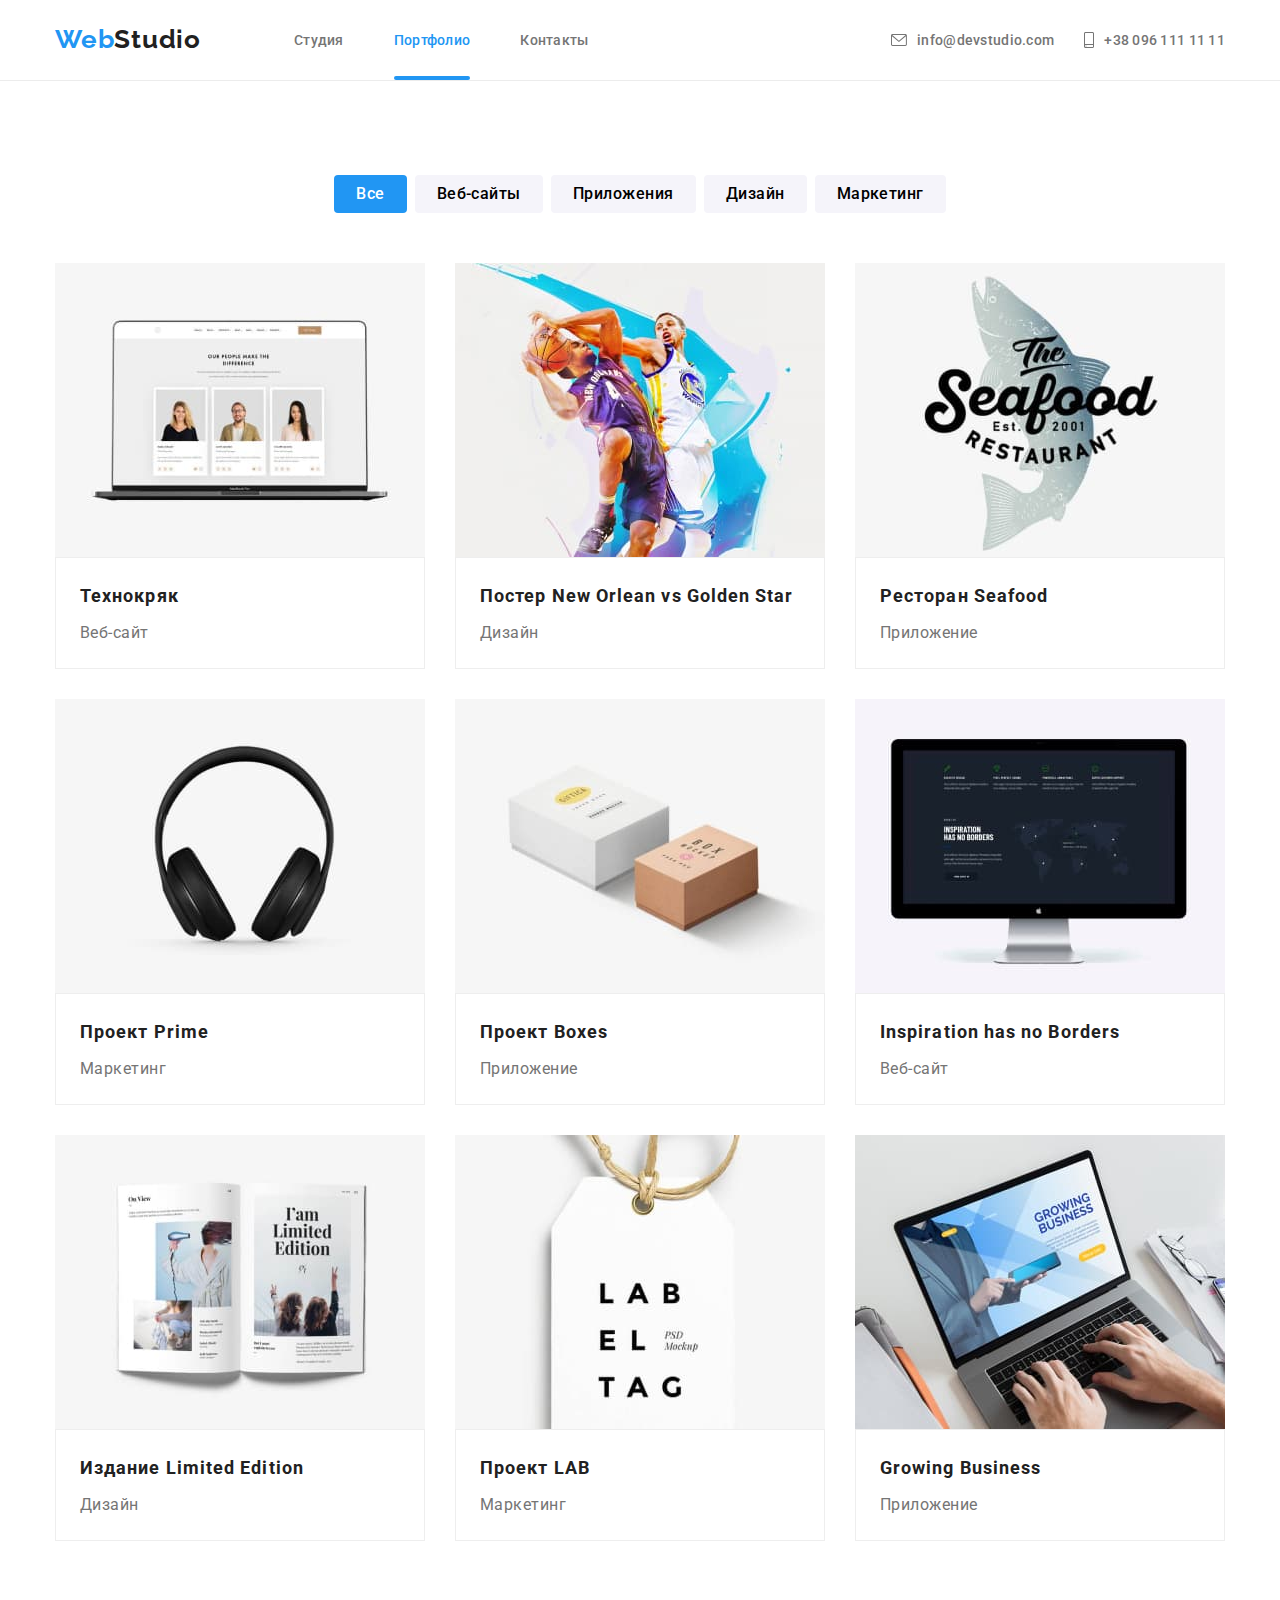
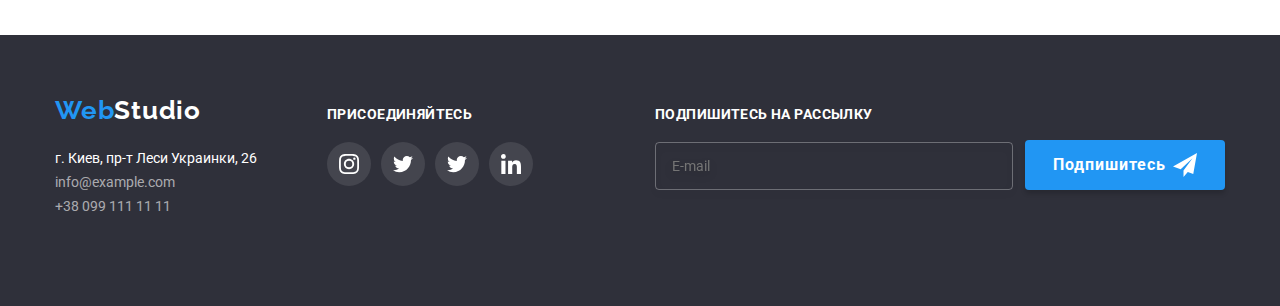
==== commit 7bbb00ac: "Внесені зміни" ====
--- a/portfolio.html
+++ b/portfolio.html
@@ -114,10 +114,10 @@
       </div>
     </header>
     <!--MAIN-->
-    <!-- <main>
-      <section class="section"> -->
-    <!-- BUTTON LIST-->
-    <!-- <div class="container">
+    <main>
+      <section class="section">
+        <!-- BUTTON LIST-->
+        <div class="container portfolio">
           <ul class="portfolio-list-button list">
             <li class="portfolio-item-button">
               <button class="portfolio-button akcent-btn" type="button">Все</button>
@@ -134,10 +134,10 @@
             <li class="portfolio-item-button">
               <button class="portfolio-button" type="button">Маркетинг</button>
             </li>
-          </ul> -->
-    <!-- PORTFOLIO LIST-->
-    <!-- <h1 class="visuali-hidden">Портфолио</h1>
-          <ul class="portfolio-list list">
+          </ul>
+          <!-- PORTFOLIO LIST-->
+          <h1 class="visually-hidden">Портфолио</h1>
+          <ul class="list-cards portfolio-list list">
             <li class="portfolio-item">
               <a href="" class="portfolio-link link">
                 <div class="portfolio-list-img-wrapper">
@@ -295,7 +295,7 @@
           </ul>
         </div>
       </section>
-    </main> -->
+    </main>
     <!--FOOTER-->
     <footer class="footer">
       <div class="container footer-container">
--- a/css/main.min.css
+++ b/css/main.min.css
@@ -1 +1 @@
-:root{--hover-animation: 250ms cubic-bezier(0.4, 0, 0.2, 1);--main-color: #212121;--secondary-color: #ffffff;--hover-color: #2196f3;--button-bg-color: #2196f3;--description-color: #757575;--hero-footer-bg-color: #2f303a;--main-bg-color: #ffffff;--secondary-bg-color: #f5f4fa;--contact-color: #757575}.visually-hidden{position:absolute;width:1px;height:1px;margin:-1px;padding:0;overflow:hidden;border:0;clip:rect(0 0 0 0)}.clients__link,.modal-form-check-desc,.modal-close-btn,.social-link{display:flex;justify-content:center;align-items:center}body{font-family:Roboto,sans-serif;color:var(--main-color);font-size:14px}button{cursor:pointer}h1,h2,h3,h4,p{margin-top:0;margin-bottom:0}ul{margin-top:0;margin-bottom:0;padding-left:0}img{display:block}.list{list-style:none}.link{text-decoration:none}.container{padding-left:15px;padding-right:15px}@media screen and (min-width: 480px){.container{width:480px;margin-left:auto;margin-right:auto}}@media screen and (min-width: 768px){.container{width:768px}}@media screen and (min-width: 1200px){.container{width:1200px}}.section{padding-top:94px;padding-bottom:94px}.mobile-menu{position:fixed;width:100%;height:100%;background-color:var(--secondary-color);top:0;left:0;z-index:100;opacity:0;visibility:hidden;pointer-events:none;transition:opacity var(--hover-animation),visibility var(--hover-animation)}.mobile-menu__cotainer{display:flex;flex-direction:column;position:relative;padding:48px 40px;height:100%}.mobile-menu__cloce-btn{position:absolute;top:10px;right:15px;padding:0;line-height:0;background-color:rgba(0,0,0,0);border:none}.mobile-menu.is-open{opacity:1;visibility:visible;pointer-events:auto}.mobile-menu__list{display:flex;flex-direction:column;row-gap:32px;margin-bottom:auto}.mobile-menu__link{font-weight:500;font-size:40px;line-height:1.175;color:var(--main-color);letter-spacing:.02em}.mobile-menu__akcent{color:var(--hover-color)}.mobile-menu-contact__list{margin-bottom:64px}.mobile-menu-contact__item:not(:last-child){margin-bottom:32px}.mobile-menu-contact__tel{font-weight:500;font-size:34px;line-height:1.1764705882;letter-spacing:.02em;color:#2196f3}.mobile-menu-contact__mail{font-weight:500;font-size:24px;line-height:1.1666666667;letter-spacing:.02em;color:var(--contact-color)}.mobile-menu-social{display:flex;flex-wrap:wrap;gap:20px}.mobile-menu-social__link{font-weight:500;font-size:18px;line-height:1.2222222222;letter-spacing:.02em;color:#2196f3}.social{display:flex;justify-content:center;gap:10px}.social-link{width:44px;height:44px;border-radius:50%;transition:fill var(--hover-animation),background-color var(--hover-animation)}.social-link:hover,.social-link:focus{background-color:#2196f3;fill:#fff}.social-icon{width:20px;height:20px}.list-cards{display:flex;flex-wrap:wrap;gap:30px}.logo{display:block;font-family:Raleway,sans-serif;font-weight:700;font-size:24px;line-height:1.1666666667;letter-spacing:.03em;color:var(--hover-color)}@media screen and (min-width: 1200px){.logo{font-weight:700;font-size:26px;line-height:1.1923076923}}.button{border:none;border-radius:4px;min-width:200px;min-height:50px;font-weight:700;font-size:16px;line-height:1.875;letter-spacing:.06em;color:var(--secondary-color);background-color:var(--button-bg-color);transition:background-color var(--hover-animation)}.button:hover,.button:focus{background-color:#188ce8}.section-title{text-align:center;margin-bottom:50px;font-size:36px;line-height:1.17;letter-spacing:.03em}.backdrop{position:fixed;top:0;left:0;z-index:100;height:100%;width:100%;background-color:rgba(0,0,0,.2);transition:opacity var(--hover-animation),visibility var(--hover-animation)}.backdrop.is-hidden{opacity:0;visibility:hidden;pointer-events:none}.modal{position:absolute;top:50%;left:50%;transform:translate(-50%, -50%);width:528px;background-color:#fff;box-shadow:0px 1px 3px rgba(0,0,0,.12),0px 1px 1px rgba(0,0,0,.14),0px 2px 1px rgba(0,0,0,.2);border-radius:4px;padding:40px;transition:transform var(--hover-animation)}.modal-close-btn{position:absolute;top:8px;right:8px;width:30px;height:30px;background:#fff;border:1px solid rgba(0,0,0,.1);border-radius:50%;padding:0}.modal-close-btn-icon{transition:fill var(--hover-animation)}.modal-close-btn-icon .modal-close-btn-icon{fill:var(--hover-color)}.modal-form{display:flex;flex-direction:column}.modal-form-title{font-weight:700;font-size:20px;line-height:1.15;text-align:center;letter-spacing:.03em;color:var(--main-color);margin-bottom:12px}.modal-form-field{margin-bottom:10px}.modal-form-field-comment{margin-bottom:20px}.modal-form-input-desc{display:block;font-size:12px;font-weight:400;line-height:1.17;letter-spacing:.01em;color:var(--description-color);margin-bottom:4px}.modal-form-input-wrapper{position:relative}.modal-form-input{width:100%;height:40px;border:1px solid rgba(33,33,33,.2);border-radius:4px;padding-left:42px;transition:border-color var(--hover-animation)}.modal-form-input:focus{outline:none;border-color:var(--hover-color)}.modal-form-input:focus+.modal-form-input-icon{fill:var(--hover-color)}.modal-form-input-icon{position:absolute;top:50%;left:12px;transform:translateY(-50%);width:18px;height:18px;transition:fill var(--hover-animation)}.modal-form-comment{display:block;width:100%;height:120px;padding:12px 16px;resize:none;border:1px solid rgba(33,33,33,.2);border-radius:4px;transition:border-color var(--hover-animation)}.modal-form-comment:focus{outline:none;border-color:var(--hover-color)}.modal-form-comment::placeholder{font-size:12px;line-height:1.17;letter-spacing:.01em;color:rgba(117,117,117,.5)}.modal-form-check-desc{margin-bottom:30px;line-height:1.71;letter-spacing:.03em;color:var(--description-color)}.modal-form-check-custom{margin-right:8px;width:16px;height:15px;cursor:pointer;background-image:url(../images/vector.svg);background-repeat:no-repeat;background-position:center}.modal-form-check:checked+.modal-form-check-custom{background-image:url(../images/check.svg)}.modal-form-check:focus+.modal-form-check-custom{outline:2px solid var(--hover-color)}.modal-form-check-desc-link{color:var(--hover-color)}.modal-form-button{width:200px;height:50px;margin-left:auto;margin-right:auto;font-weight:700;font-size:16px;line-height:1.875;letter-spacing:.06em;color:#fff;background-color:var(--hover-color);box-shadow:0px 4px 4px rgba(0,0,0,.15);border-radius:4px;border:none;transition:background-color var(--hover-animation)}.modal-form-button:hover,.modal-form-button:focus{background-color:#188ce8}.header{border-bottom:1px solid #ececec}.header__logo{padding-top:16px;padding-bottom:16px}.header__container{display:flex;justify-content:space-between;align-items:center}.header__studio{color:var(--main-color)}@media screen and (max-width: 767px){.menu{display:none}.contact{display:none}.mobile-menu-open{padding:0;background-color:rgba(0,0,0,0);border:none;line-height:0}}@media screen and (min-width: 768px){.mobile-menu-open{display:none}.mobile-menu{display:none}.header__nav{display:flex;align-items:center}.header__logo{margin-right:88px}.menu{display:flex;gap:50px}.menu__link{position:relative;display:block;font-weight:500;font-size:14px;line-height:1.1428571429;letter-spacing:.02em;color:var(--description-color);padding-top:32px;padding-bottom:32px}.menu__akcent{color:var(--hover-color)}.menu__akcent::after{content:"";position:absolute;bottom:0;right:0;height:4px;width:100%;background-color:var(--hover-color);border-radius:2px}.contact{display:flex}.contact__link{display:flex;align-items:center;font-weight:500;font-size:12px;line-height:1.1666666667;letter-spacing:.02em;color:var(--description-color)}.contact__mail-icon{width:14px;height:10px;fill:currentColor;margin-right:8px}.contact__tel-icon{width:10px;height:14px;fill:currentColor;margin-right:8px}}@media screen and (min-width: 768px)and (max-width: 1199px){.contact{flex-direction:column;row-gap:10px}}@media screen and (min-width: 1200px){.header__logo{margin-right:93px;padding-top:24px;padding-bottom:25px}.menu__link{transition:color var(--hover-animation);content:""}.menu__link:hover,.menu__link:focus{color:var(--hover-color)}.menu__link:hover::after,.menu__link:hover::after,.menu__link:focus::after,.menu__link:focus::after{content:"";position:absolute;bottom:0;right:0;height:4px;width:100%;background-color:var(--hover-color);border-radius:2px}.menu__link::after{transition:background-color var(--hover-animation);content:""}.contact{column-gap:30px}.contact__link{padding:32px 0;font-weight:500;font-size:14px;line-height:1.1428571429;transition:color var(--hover-animation)}.contact__link:hover,.contact__link:focus{color:var(--hover-color)}.contact__mail-icon{width:16px;height:12px;margin-right:10px}.contact__tel-icon{width:10px;height:16px;margin-right:10px}}.hero{margin-left:auto;margin-right:auto;padding-top:118px;padding-bottom:118px;max-width:1600px;text-align:center;background-color:#c4c4c4;background-image:linear-gradient(to right, rgba(47, 48, 58, 0.4), rgba(47, 48, 58, 0.4)),url(../images/background-image/Img.jpg);background-position:center;background-size:cover;background-repeat:no-repeat}.hero__title{margin-left:auto;margin-right:auto;margin-bottom:30px;max-width:360px;font-weight:900;font-size:26px;line-height:1.6153846154;letter-spacing:.06em;text-transform:uppercase;color:var(--secondary-color)}.whot-we-do{padding-top:0}.whot-we-do__wrapper{position:relative}.whot-we-do__overlay{position:absolute;padding-top:27px;padding-bottom:27px;width:100%;bottom:0;left:0;font-weight:700;font-size:14px;line-height:1.1428571429;text-align:center;letter-spacing:.03em;text-transform:uppercase;background:rgba(47,48,58,.8);color:var(--secondary-color)}.team{background-color:var(--secondary-bg-color)}.team__item{box-shadow:0px 1px 3px rgba(0,0,0,.12),0px 1px 1px rgba(0,0,0,.14),0px 2px 1px rgba(0,0,0,.2);border-radius:0px 0px 4px 4px;background-color:var(--main-bg-color)}.team__wrapper{padding:30px 0}.team__name{margin-bottom:10px;font-weight:500;font-size:16px;line-height:1.1875;letter-spacing:.03em;text-align:center}.team__profession{margin-bottom:16px;font-size:16px;line-height:1.19;letter-spacing:.03em;color:var(--description-color);text-align:center}.team__social-link{fill:#afb1b8;background-color:#fff}.clients__link{width:170px;height:92px;border:1px solid #afb1b8;border-radius:4px;fill:#afb1b8;transition:fill var(--hover-animation),border-color var(--hover-animation)}.clients__link:hover,.clients__link:focus{border-color:var(--hover-color);fill:var(--hover-color)}.clients__icon{width:106px;height:60px}.footer{padding:60px 0;background-color:var(--hero-footer-bg-color)}.footer__logo{margin-bottom:20px}.footer__logo_white{color:var(--secondary-color)}.footer__wrapper{margin-bottom:60px}.footer__title{display:block;font-weight:700;font-size:14px;line-height:1.1428571429;margin-bottom:20px;letter-spacing:.03em;text-transform:uppercase;color:var(--secondary-color)}.address__list:not(:last-child){margin-bottom:8px}.address__link{font-style:normal;font-weight:400;font-size:14px;line-height:1.7142857143;transition:color var(--hover-animation)}.address__link_white{color:var(--secondary-color)}.address__link_dark{color:rgba(255,255,255,.6)}.address__link:hover,.address__link:focus{color:var(--hover-color)}.join{margin-bottom:60px}.join__social-link{fill:#fff;background-color:rgba(255,255,255,.1)}.footer-form__field{display:block;margin-bottom:20px}.footer-form__input{padding:15px 16px;width:100%;background-color:rgba(0,0,0,0);border:1px solid rgba(255,255,255,.3);filter:drop-shadow(0px 4px 4px rgba(0, 0, 0, 0.15));border-radius:4px;color:var(--secondary-color);outline:none;transition:border-color var(--hover-animation)}.footer-form__input:focus{border-color:var(--hover-color)}.footer-form__button{display:flex;align-items:center;padding:8px 28px;margin-left:auto;margin-right:auto}.footer-form__icon{width:24px;height:24px;margin-left:auto}@media screen and (max-width: 1199px){.footer{text-align:center}}@media screen and (min-width: 767px)and (max-width: 1199px){.footer-container{display:flex;flex-wrap:wrap;justify-content:space-around}.footer-form-wrapper{width:450px}}@media screen and (min-width: 1199px){.footer-container{display:flex;align-items:baseline}.footer__wrapper{margin-right:70px;margin-bottom:0}.join{margin-right:auto}.footer-form{display:flex}.footer-form__field{margin-bottom:0}.footer-form__input{width:358px;margin-right:12px}.footer-form__button{margin-top:auto}}.portfolio-list-button{display:flex;justify-content:center}.portfolio-item-button+.portfolio-item-button{margin-left:8px}.portfolio-button{transition:background-color var(--hover-animation),color var(--hover-animation),box-shadow var(--hover-animation);padding:6px 22px;border:none;font-weight:500;font-size:16px;line-height:1.62;text-align:center;letter-spacing:.03em;background-color:#f5f4fa;border-radius:4px}.portfolio-button:hover,.portfolio-button:focus{cursor:pointer;background-color:var(--hover-color);color:var(--secondary-color);box-shadow:0px 3px 1px rgba(0,0,0,.1),0px 1px 2px rgba(0,0,0,.08),0px 2px 2px rgba(0,0,0,.12)}.akcent-btn{background-color:var(--hover-color);color:var(--secondary-color)}.portfolio-list{margin-top:50px;display:flex;flex-wrap:wrap;gap:30px}.portfolio-item{background:#fff}.portfolio-link:hover .overlay,.portfolio-link:focus .overlay{transform:translate(0, 0)}.portfolio-link{display:block;transition:box-shadow var(--hover-animation)}.portfolio-link:hover,.portfolio-link:focus{box-shadow:0px 1px 1px rgba(0,0,0,.12),0px 4px 4px rgba(0,0,0,.06),1px 4px 6px rgba(0,0,0,.16)}.portfolio-list-img-wrapper{position:relative;overflow:hidden}.overlay{position:absolute;top:0;left:0;width:100%;height:100%;overflow:auto;transform:translate(0, 100%);font-size:18px;line-height:1.55;letter-spacing:.03em;padding:63px 24px;color:#fff;background-color:rgba(33,150,243,.9);transition:transform var(--hover-animation)}.portdolio-iteam-desc{padding:20px 24px;border:1px solid #eee}.subtitle{margin-bottom:4px;font-weight:700;font-size:18px;line-height:2;letter-spacing:.06em;color:var(--main-color)}.portfolio-desc{font-size:16px;line-height:1.87;letter-spacing:.03em;color:var(--description-color)}/*# sourceMappingURL=main.min.css.map */+:root{--hover-animation: 250ms cubic-bezier(0.4, 0, 0.2, 1);--main-color: #212121;--secondary-color: #ffffff;--hover-color: #2196f3;--button-bg-color: #2196f3;--description-color: #757575;--hero-footer-bg-color: #2f303a;--main-bg-color: #ffffff;--secondary-bg-color: #f5f4fa;--contact-color: #757575}.visually-hidden{position:absolute;width:1px;height:1px;margin:-1px;padding:0;overflow:hidden;border:0;clip:rect(0 0 0 0)}.clients__link,.benefits-list__wrapper,.modal-check__desc,.modal-close-btn,.social-link{display:flex;justify-content:center;align-items:center}.list-cards{display:flex;flex-wrap:wrap;gap:30px}body{font-family:Roboto,sans-serif;color:var(--main-color);font-size:14px}button{cursor:pointer}h1,h2,h3,h4,p{margin-top:0;margin-bottom:0}ul{margin-top:0;margin-bottom:0;padding-left:0}img{display:block;width:100%;height:auto}.list{list-style:none}.link{text-decoration:none}.container{padding-left:15px;padding-right:15px}@media screen and (min-width: 480px){.container{width:480px;margin-left:auto;margin-right:auto}}@media screen and (min-width: 768px){.container{width:768px}}@media screen and (min-width: 1200px){.container{width:1200px}}.section{padding-top:60px;padding-bottom:60px}@media screen and (min-width: 1200px){.section{padding-top:94px;padding-bottom:94px}}.mobile-menu{position:fixed;width:100%;height:100%;background-color:var(--secondary-color);top:0;left:0;z-index:100;opacity:0;visibility:hidden;pointer-events:none;transition:opacity var(--hover-animation),visibility var(--hover-animation)}.mobile-menu__cotainer{display:flex;flex-direction:column;position:relative;padding:48px 40px;height:100%}.mobile-menu__cloce-btn{position:absolute;top:10px;right:15px;padding:0;line-height:0;background-color:rgba(0,0,0,0);border:none}.mobile-menu.is-open{opacity:1;visibility:visible;pointer-events:auto}.mobile-menu__list{display:flex;flex-direction:column;row-gap:32px;margin-bottom:auto}.mobile-menu__link{font-weight:500;font-size:40px;line-height:1.175;color:var(--main-color);letter-spacing:.02em}.mobile-menu__akcent{color:var(--hover-color)}.mobile-menu-contact__list{margin-bottom:64px}.mobile-menu-contact__item:not(:last-child){margin-bottom:32px}.mobile-menu-contact__tel{font-weight:500;font-size:34px;line-height:1.1764705882;letter-spacing:.02em;color:#2196f3}.mobile-menu-contact__mail{font-weight:500;font-size:24px;line-height:1.1666666667;letter-spacing:.02em;color:var(--contact-color)}.mobile-menu-social{display:flex;flex-wrap:wrap;gap:20px}.mobile-menu-social__link{font-weight:500;font-size:18px;line-height:1.2222222222;letter-spacing:.02em;color:#2196f3}.social{display:flex;justify-content:center;gap:10px}.social-link{width:44px;height:44px;border-radius:50%;transition:fill var(--hover-animation),background-color var(--hover-animation)}.social-link:hover,.social-link:focus{background-color:#2196f3;fill:#fff}.social-icon{width:20px;height:20px}.logo{display:block;font-family:Raleway,sans-serif;font-weight:700;font-size:24px;line-height:1.1666666667;letter-spacing:.03em;color:var(--hover-color)}@media screen and (min-width: 1200px){.logo{font-weight:700;font-size:26px;line-height:1.1923076923}}.button{border:none;border-radius:4px;min-width:200px;min-height:50px;font-weight:700;font-size:16px;line-height:1.875;letter-spacing:.06em;color:var(--secondary-color);background-color:var(--button-bg-color);box-shadow:0px 4px 4px rgba(0,0,0,.15);transition:background-color var(--hover-animation)}.button:hover,.button:focus{background-color:#188ce8}.section-title{text-align:center;margin-bottom:50px;font-size:36px;line-height:1.17;letter-spacing:.03em}.backdrop{position:fixed;top:0;left:0;z-index:100;height:100%;width:100%;background-color:rgba(0,0,0,.2);transition:opacity var(--hover-animation),visibility var(--hover-animation)}.backdrop.is-hidden{opacity:0;visibility:hidden;pointer-events:none}.modal{position:absolute;top:50%;left:50%;transform:translate(-50%, -50%);max-width:450px;width:calc(100% - 30px);background-color:#fff;box-shadow:0px 1px 3px rgba(0,0,0,.12),0px 1px 1px rgba(0,0,0,.14),0px 2px 1px rgba(0,0,0,.2);border-radius:4px;padding:40px;transition:transform var(--hover-animation)}.modal-close-btn{position:absolute;top:8px;right:8px;width:30px;height:30px;background:#fff;border:1px solid rgba(0,0,0,.1);border-radius:50%;padding:0}.modal-close-btn-icon{transition:fill var(--hover-animation)}.modal-close-btn-icon .modal-close-btn-icon{fill:var(--hover-color)}@media screen and (min-width: 1200px){.modal{max-width:528px}}.modal-close-btn{position:absolute;top:8px;right:8px;width:30px;height:30px;background:#fff;border:1px solid rgba(0,0,0,.1);border-radius:50%;padding:0}.modal-close-btn__icon{transition:fill var(--hover-animation)}.modal-close-btn__icon:hover,.modal-close-btn__icon:focus{fill:var(--hover-color);transition:fill var(--hover-animation)}.modal-form{display:flex;flex-direction:column}.modal-form__title{font-weight:700;font-size:20px;line-height:1.15;text-align:center;letter-spacing:.03em;color:var(--main-color);margin-bottom:12px}.modal-form__field{margin-bottom:10px}.modal-form__desc{display:block;font-size:12px;font-weight:400;line-height:1.17;letter-spacing:.01em;color:var(--description-color);margin-bottom:4px}.modal-form__wrapper{position:relative}.modal-form__input{width:100%;height:40px;border:1px solid rgba(33,33,33,.2);border-radius:4px;padding-left:42px;transition:border-color var(--hover-animation)}.modal-form__input:focus{outline:none;border-color:var(--hover-color)}.modal-form__field-comment{margin-bottom:20px}.modal-form__comment{display:block;width:100%;height:120px;padding:12px 16px;resize:none;border:1px solid rgba(33,33,33,.2);border-radius:4px;transition:border-color var(--hover-animation)}.modal-form__input-icon{position:absolute;top:50%;left:12px;transform:translateY(-50%);width:18px;height:18px;transition:fill var(--hover-animation)}.modal-form__comment:focus{outline:none;border-color:var(--hover-color)}.modal-form__input:focus+.modal-form__input-icon{fill:var(--hover-color)}.modal-check__desc{margin-bottom:30px;line-height:1.71;letter-spacing:.03em;color:var(--description-color)}.modal-check__custom{margin-right:8px;width:16px;height:15px;cursor:pointer;background-image:url(../images/vector.svg);background-repeat:no-repeat;background-position:center}.modal-check:checked+.modal-check__custom{background-image:url(../images/check.svg)}.modal-check:focus+.modal-check__custom{outline:2px solid var(--hover-color)}.modal-check__link{color:var(--hover-color)}.modal-form__button{margin-left:auto;margin-right:auto}.header{border-bottom:1px solid #ececec}.header__logo{padding-top:16px;padding-bottom:16px}.header__container{display:flex;justify-content:space-between;align-items:center}.header__studio{color:var(--main-color)}@media screen and (max-width: 767px){.menu{display:none}.contact{display:none}.mobile-menu-open{padding:0;background-color:rgba(0,0,0,0);border:none;line-height:0}}@media screen and (min-width: 768px){.mobile-menu-open{display:none}.mobile-menu{display:none}.header__nav{display:flex;align-items:center}.header__logo{margin-right:88px}.menu{display:flex;gap:50px}.menu__link{position:relative;display:block;font-weight:500;font-size:14px;line-height:1.1428571429;letter-spacing:.02em;color:var(--description-color);padding-top:32px;padding-bottom:32px}.menu__akcent{color:var(--hover-color)}.menu__akcent::after{content:"";position:absolute;bottom:0;right:0;height:4px;width:100%;background-color:var(--hover-color);border-radius:2px}.contact{display:flex}.contact__link{display:flex;align-items:center;font-weight:500;font-size:12px;line-height:1.1666666667;letter-spacing:.02em;color:var(--description-color)}.contact__mail-icon{width:14px;height:10px;fill:currentColor;margin-right:8px}.contact__tel-icon{width:10px;height:14px;fill:currentColor;margin-right:8px}}@media screen and (min-width: 768px)and (max-width: 1199px){.contact{flex-direction:column;row-gap:10px}}@media screen and (min-width: 1200px){.header__logo{margin-right:93px;padding-top:24px;padding-bottom:25px}.menu__link{transition:color var(--hover-animation);content:""}.menu__link:hover,.menu__link:focus{color:var(--hover-color)}.menu__link:hover::after,.menu__link:hover::after,.menu__link:focus::after,.menu__link:focus::after{content:"";position:absolute;bottom:0;right:0;height:4px;width:100%;background-color:var(--hover-color);border-radius:2px}.menu__link::after{transition:background-color var(--hover-animation);content:""}.contact{column-gap:30px}.contact__link{padding:32px 0;font-weight:500;font-size:14px;line-height:1.1428571429;transition:color var(--hover-animation)}.contact__link:hover,.contact__link:focus{color:var(--hover-color)}.contact__mail-icon{width:16px;height:12px;margin-right:10px}.contact__tel-icon{width:10px;height:16px;margin-right:10px}}.hero{margin-left:auto;margin-right:auto;padding-top:118px;padding-bottom:118px;max-width:1600px;text-align:center;background-color:#c4c4c4;background-image:linear-gradient(to right, rgba(47, 48, 58, 0.4), rgba(47, 48, 58, 0.4)),url(../images/background-image/Img.jpg);background-position:center;background-size:cover;background-repeat:no-repeat}.hero__title{margin-left:auto;margin-right:auto;margin-bottom:30px;max-width:360px;font-weight:900;font-size:26px;line-height:1.6153846154;letter-spacing:.06em;text-transform:uppercase;color:var(--secondary-color)}@media screen and (min-width: 1200px){.hero{padding-top:200px;padding-bottom:200px}.hero__title{font-weight:900;font-size:44px;line-height:1.3636363636;max-width:696px}}.benefits-list__item{flex-basis:100%}.benefits-list__wrapper{height:120px;background-color:var(--secondary-bg-color);border-radius:4px;margin-bottom:30px}.benefits-list__icon{width:70px;height:70px}.benefits-list__title{font-weight:700;font-size:14px;line-height:1.1428571429;letter-spacing:.03em;text-transform:uppercase;margin-bottom:10px}.benefits-list__text{font-weight:400;font-size:14px;line-height:1.7142857143;letter-spacing:.03em;color:var(--description-color)}@media screen and (max-width: 767px){.benefits-list__title{text-align:center}}@media screen and (min-width: 768px){.benefits-list__item{flex-basis:calc((100% - 30px)/2)}}@media screen and (min-width: 1200px){.benefits-list__item{flex-basis:calc((100% - 90px)/4)}}@media screen and (max-width: 1199px){.whot-we-do{display:none}}.whot-we-do{padding-top:0}.whot-we-do__list{flex-basis:calc((100% - 30px)/2)}.whot-we-do__wrapper{position:relative}.whot-we-do__overlay{position:absolute;padding-top:27px;padding-bottom:27px;width:100%;bottom:0;left:0;font-weight:700;font-size:14px;line-height:1.1428571429;text-align:center;letter-spacing:.03em;text-transform:uppercase;background:rgba(47,48,58,.8);color:var(--secondary-color)}.team{background-color:var(--secondary-bg-color)}.team__item{flex-basis:100%;box-shadow:0px 1px 3px rgba(0,0,0,.12),0px 1px 1px rgba(0,0,0,.14),0px 2px 1px rgba(0,0,0,.2);border-radius:0px 0px 4px 4px;background-color:var(--main-bg-color)}.team__wrapper{padding-top:30px;padding-bottom:24px}.team__name{margin-bottom:10px;font-weight:500;font-size:16px;line-height:1.1875;letter-spacing:.03em;text-align:center}.team__profession{margin-bottom:16px;font-size:16px;line-height:1.19;letter-spacing:.03em;color:var(--description-color);text-align:center}.team__social-link{fill:#afb1b8;background-color:#fff}@media screen and (min-width: 768px){.team__item{flex-basis:calc((100% - 30px)/2)}}@media screen and (min-width: 1200px){.team__item{flex-basis:calc((100% - 90px)/4)}.team__wrapper{padding-bottom:30px}}.clients__item{flex-basis:calc((100% - 30px)/2)}.clients__link{width:100%;height:92px;border:1px solid #afb1b8;border-radius:4px;fill:#afb1b8;transition:fill var(--hover-animation),border-color var(--hover-animation)}.clients__link:hover,.clients__link:focus{border-color:var(--hover-color);fill:var(--hover-color)}.clients__icon{width:106px;height:60px}@media screen and (min-width: 768px){.clients__item{flex-basis:calc((100% - 60px)/3)}}@media screen and (min-width: 1200px){.clients__item{flex-basis:calc((100% - 150px)/6)}}.footer{padding:60px 0;background-color:var(--hero-footer-bg-color)}.footer__logo{margin-bottom:20px}.footer__logo_white{color:var(--secondary-color)}.footer__wrapper{margin-bottom:60px}.footer__title{display:block;font-weight:700;font-size:14px;line-height:1.1428571429;margin-bottom:20px;letter-spacing:.03em;text-transform:uppercase;color:var(--secondary-color)}.address__list:not(:last-child){margin-bottom:8px}.address__link{font-style:normal;font-weight:400;font-size:14px;line-height:1.7142857143;transition:color var(--hover-animation)}.address__link_white{color:var(--secondary-color)}.address__link_dark{color:rgba(255,255,255,.6)}.address__link:hover,.address__link:focus{color:var(--hover-color)}.join{margin-bottom:60px}.join__social-link{fill:#fff;background-color:rgba(255,255,255,.1)}.footer-form__field{display:block;margin-bottom:20px}.footer-form__input{padding:15px 16px;width:100%;background-color:rgba(0,0,0,0);border:1px solid rgba(255,255,255,.3);filter:drop-shadow(0px 4px 4px rgba(0, 0, 0, 0.15));border-radius:4px;color:var(--secondary-color);outline:none;transition:border-color var(--hover-animation)}.footer-form__input:focus{border-color:var(--hover-color)}.footer-form__button{display:flex;align-items:center;padding:8px 28px;margin-left:auto;margin-right:auto}.footer-form__icon{width:24px;height:24px;margin-left:auto}@media screen and (max-width: 1199px){.footer{text-align:center}}@media screen and (min-width: 768px)and (max-width: 1199px){.footer-container{display:flex;flex-wrap:wrap;justify-content:space-around}.footer-form-wrapper{width:450px}}@media screen and (min-width: 1199px){.footer-container{display:flex;align-items:baseline}.footer__wrapper{margin-right:70px;margin-bottom:0}.join{margin-right:auto}.footer-form{display:flex}.footer-form__field{margin-bottom:0}.footer-form__input{width:358px;margin-right:12px}.footer-form__button{margin-top:auto}}.portfolio-list-button{display:flex;margin-bottom:40px;flex-wrap:wrap;column-gap:8px;row-gap:15px}.portfolio-button{transition:background-color var(--hover-animation),color var(--hover-animation),box-shadow var(--hover-animation);padding:6px 22px;border:none;font-weight:500;font-size:16px;line-height:1.62;text-align:center;letter-spacing:.03em;background-color:#f5f4fa;border-radius:4px}.portfolio-button:hover,.portfolio-button:focus{cursor:pointer;background-color:var(--hover-color);color:var(--secondary-color);box-shadow:0px 3px 1px rgba(0,0,0,.1),0px 1px 2px rgba(0,0,0,.08),0px 2px 2px rgba(0,0,0,.12)}.akcent-btn{background-color:var(--hover-color);color:var(--secondary-color)}@media screen and (min-width: 768px){.portfolio-list-button{margin-bottom:30px}}@media screen and (min-width: 1200px){.portfolio-list-button{margin-bottom:50px}}@media screen and (min-width: 768px){.portfolio-list-button{justify-content:center}}.portfolio-list{display:flex;flex-wrap:wrap;gap:30px}.portfolio-item{background:#fff;flex-basis:100%}.portfolio-link:hover .overlay,.portfolio-link:focus .overlay{transform:translate(0, 0)}.portfolio-link{display:block;transition:box-shadow var(--hover-animation)}.portfolio-link:hover,.portfolio-link:focus{box-shadow:0px 1px 1px rgba(0,0,0,.12),0px 4px 4px rgba(0,0,0,.06),1px 4px 6px rgba(0,0,0,.16)}.portfolio-list-img-wrapper{position:relative;overflow:hidden}.overlay{position:absolute;top:0;left:0;width:100%;height:100%;overflow:auto;transform:translate(0, 100%);font-size:18px;line-height:1.55;letter-spacing:.03em;padding:63px 24px;color:#fff;background-color:rgba(33,150,243,.9);transition:transform var(--hover-animation)}.portdolio-iteam-desc{padding:20px 24px;border:1px solid #eee}.subtitle{margin-bottom:4px;font-weight:700;font-size:18px;line-height:2;letter-spacing:.06em;color:var(--main-color)}.portfolio-desc{font-size:16px;line-height:1.87;letter-spacing:.03em;color:var(--description-color)}@media screen and (min-width: 768px){.portfolio-item{flex-basis:calc((100% - 30px)/2)}}@media screen and (min-width: 1200px){.portfolio-item{flex-basis:calc((100% - 60px)/3)}}/*# sourceMappingURL=main.min.css.map */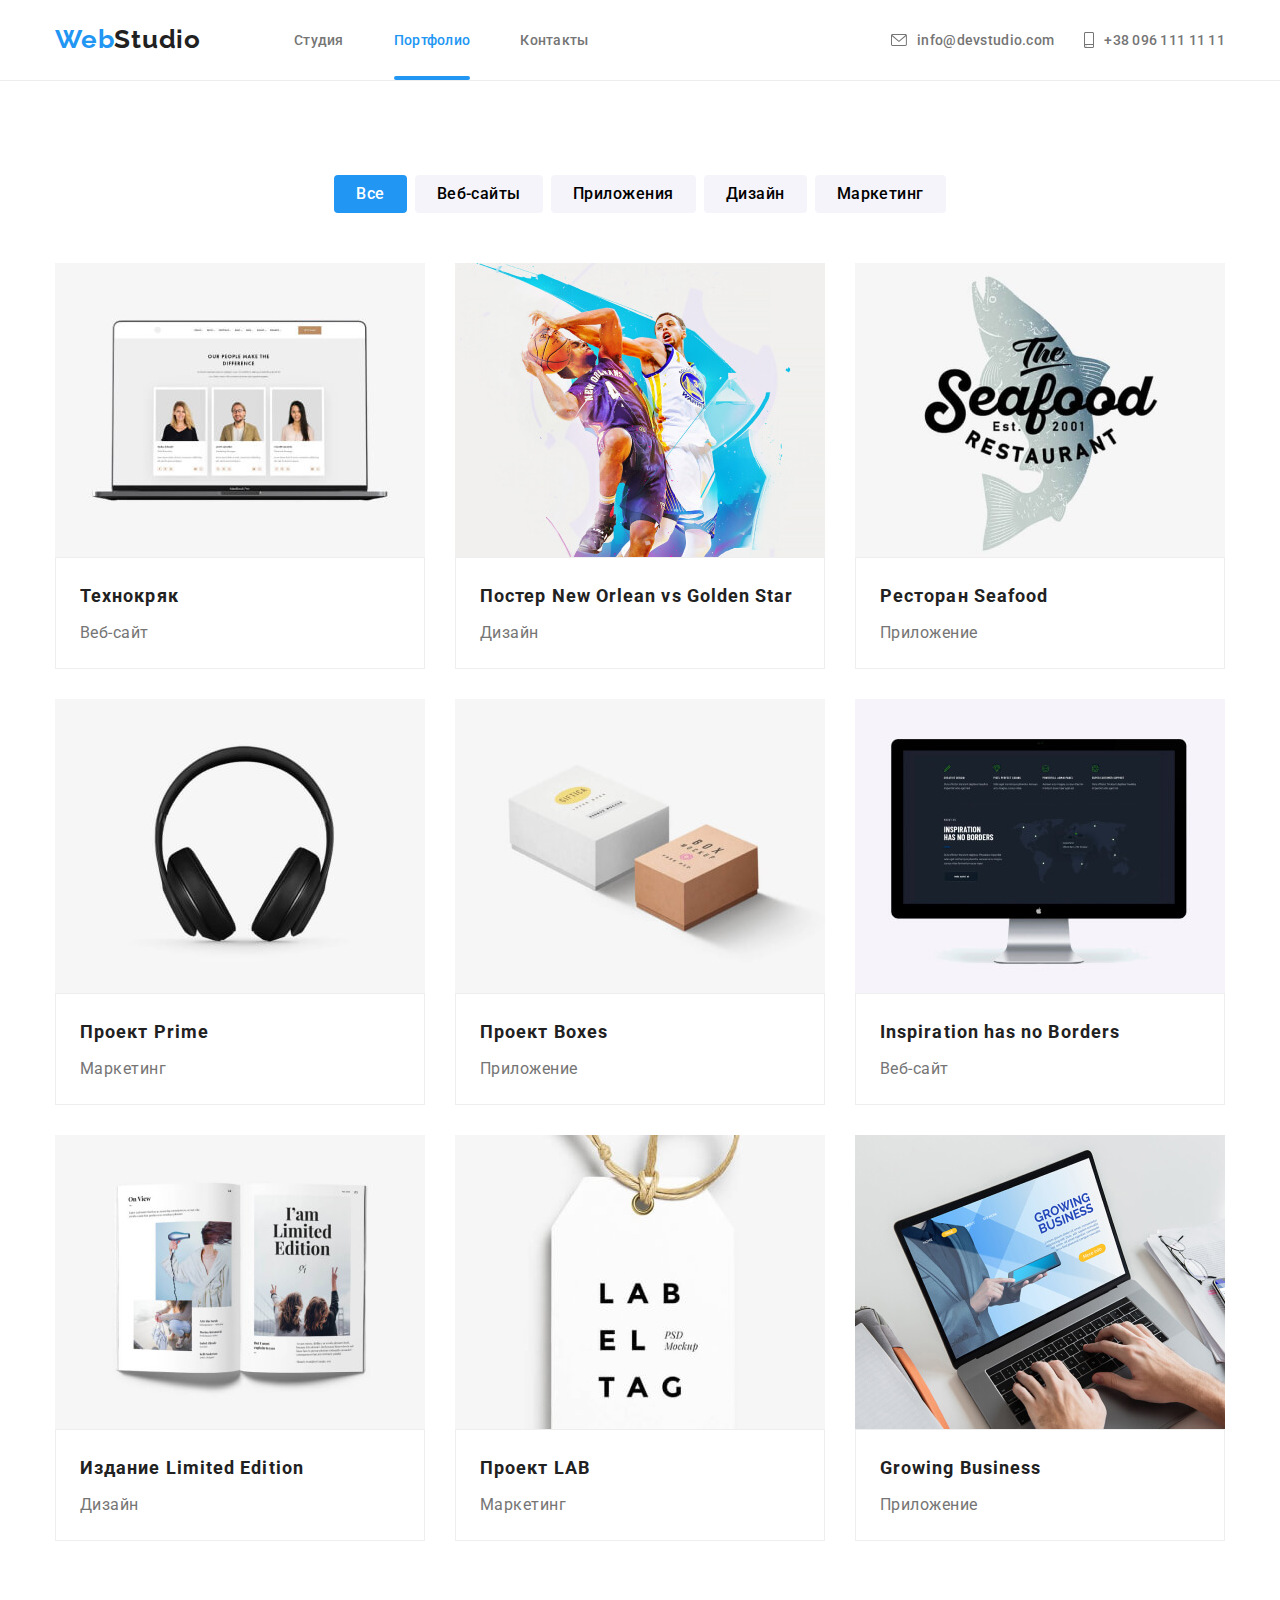
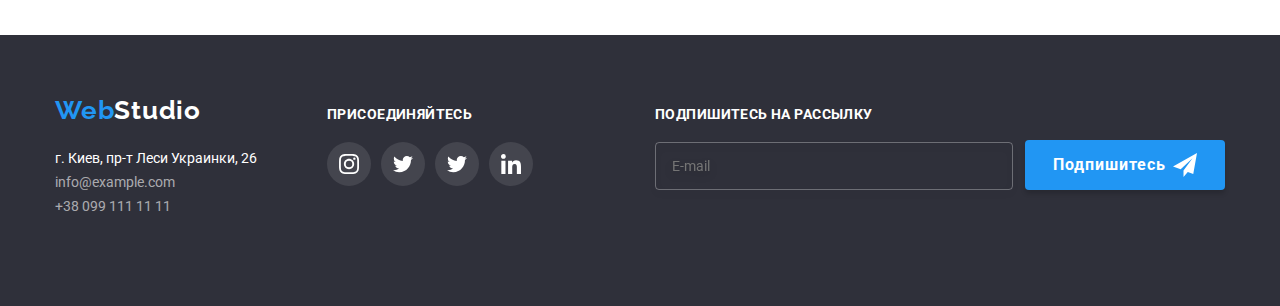
==== commit f6f07ab9: "Дз8" ====
--- a/portfolio.html
+++ b/portfolio.html
@@ -141,7 +141,30 @@
             <li class="portfolio-item">
               <a href="" class="portfolio-link link">
                 <div class="portfolio-list-img-wrapper">
-                  <img src="./images/portfolio/img1.jpg" alt="Ноутбук" width="370" height="294" />
+                  <picture>
+                    <source
+                      srcset="
+                        ./images/portfolio/desktop/img1.jpg    1x,
+                        ./images/portfolio/desktop/img1@2x.jpg 2x
+                      "
+                      media="(min-width: 1200px)"
+                    />
+                    <source
+                      srcset="
+                        ./images/portfolio/tablet/img1.jpg    1x,
+                        ./images/portfolio/tablet/img1@2x.jpg 2x
+                      "
+                      media="(min-width: 768px)"
+                    />
+                    <source
+                      srcset="
+                        ./images/portfolio/mobile/img1.jpg    1x,
+                        ./images/portfolio/mobile/img1@2x.jpg 2x
+                      "
+                      media="(max-width: 767px)"
+                    />
+                    <img src="./images/portfolio/desktop/img1.jpg" alt="Ноутбук" />
+                  </picture>
                   <p class="overlay">
                     Ресурс предлагает комплексные предложения с разным уровнем функционала и
                     сервисов. Все это позволит посетителю получить исчерпывающие сведения о компании
@@ -157,12 +180,30 @@
             <li class="portfolio-item">
               <a href="" class="portfolio-link link">
                 <div class="portfolio-list-img-wrapper">
-                  <img
-                    src="./images/portfolio/img2.jpg"
-                    alt="Ира в баскетбол"
-                    width="370"
-                    height="294"
-                  />
+                  <picture>
+                    <source
+                      srcset="
+                        ./images/portfolio/desktop/img2.jpg    1x,
+                        ./images/portfolio/desktop/img2@2x.jpg 2x
+                      "
+                      media="(min-width: 1200px)"
+                    />
+                    <source
+                      srcset="
+                        ./images/portfolio/tablet/img2.jpg    1x,
+                        ./images/portfolio/tablet/img2@2x.jpg 2x
+                      "
+                      media="(min-width: 768px)"
+                    />
+                    <source
+                      srcset="
+                        ./images/portfolio/mobile/img2.jpg    1x,
+                        ./images/portfolio/mobile/img2@2x.jpg 2x
+                      "
+                      media="(max-width: 767px)"
+                    />
+                    <img src="./images/portfolio/desktop/img2.jpg" alt="Ира в баскетбол" />
+                  </picture>
                   <p class="overlay">
                     Ресурс предлагает комплексные предложения с разным уровнем функционала и
                     сервисов. Все это позволит посетителю получить исчерпывающие сведения о компании
@@ -178,12 +219,30 @@
             <li class="portfolio-item">
               <a href="" class="portfolio-link link">
                 <div class="portfolio-list-img-wrapper">
-                  <img
-                    src="./images/portfolio/img3.jpg"
-                    alt="Логотип ресторану"
-                    width="370"
-                    height="294"
-                  />
+                  <picture>
+                    <source
+                      srcset="
+                        ./images/portfolio/desktop/img3.jpg    1x,
+                        ./images/portfolio/desktop/img3@2x.jpg 2x
+                      "
+                      media="(min-width: 1200px)"
+                    />
+                    <source
+                      srcset="
+                        ./images/portfolio/tablet/img3.jpg    1x,
+                        ./images/portfolio/tablet/img3@2x.jpg 2x
+                      "
+                      media="(min-width: 768px)"
+                    />
+                    <source
+                      srcset="
+                        ./images/portfolio/mobile/img3.jpg    1x,
+                        ./images/portfolio/mobile/img3@2x.jpg 2x
+                      "
+                      media="(max-width: 767px)"
+                    />
+                    <img src="./images/portfolio/desktop/img3.jpg" alt="Логотип ресторану" />
+                  </picture>
                   <p class="overlay">
                     Ресурс предлагает комплексные предложения с разным уровнем функционала и
                     сервисов. Все это позволит посетителю получить исчерпывающие сведения о компании
@@ -199,7 +258,30 @@
             <li class="portfolio-item">
               <a href="" class="portfolio-link link">
                 <div class="portfolio-list-img-wrapper">
-                  <img src="./images/portfolio/img4.jpg" alt="Наушники" width="370" height="294" />
+                  <picture>
+                    <source
+                      srcset="
+                        ./images/portfolio/desktop/img4.jpg    1x,
+                        ./images/portfolio/desktop/img4@2x.jpg 2x
+                      "
+                      media="(min-width: 1200px)"
+                    />
+                    <source
+                      srcset="
+                        ./images/portfolio/tablet/img4.jpg    1x,
+                        ./images/portfolio/tablet/img4@2x.jpg 2x
+                      "
+                      media="(min-width: 768px)"
+                    />
+                    <source
+                      srcset="
+                        ./images/portfolio/mobile/img4.jpg    1x,
+                        ./images/portfolio/mobile/img4@2x.jpg 2x
+                      "
+                      media="(max-width: 767px)"
+                    />
+                    <img src="./images/portfolio/desktop/img4.jpg" alt="Наушники" />
+                  </picture>
                   <p class="overlay">
                     Ресурс предлагает комплексные предложения с разным уровнем функционала и
                     сервисов. Все это позволит посетителю получить исчерпывающие сведения о компании
@@ -215,7 +297,30 @@
             <li class="portfolio-item">
               <a href="" class="portfolio-link link">
                 <div class="portfolio-list-img-wrapper">
-                  <img src="./images/portfolio/img5.jpg" alt="Коробки" width="370" height="294" />
+                  <picture>
+                    <source
+                      srcset="
+                        ./images/portfolio/desktop/img5.jpg    1x,
+                        ./images/portfolio/desktop/img5@2x.jpg 2x
+                      "
+                      media="(min-width: 1200px)"
+                    />
+                    <source
+                      srcset="
+                        ./images/portfolio/tablet/img5.jpg    1x,
+                        ./images/portfolio/tablet/img5@2x.jpg 2x
+                      "
+                      media="(min-width: 768px)"
+                    />
+                    <source
+                      srcset="
+                        ./images/portfolio/mobile/img5.jpg    1x,
+                        ./images/portfolio/mobile/img5@2x.jpg 2x
+                      "
+                      media="(max-width: 767px)"
+                    />
+                    <img src="./images/portfolio/desktop/img5.jpg" alt="Коробки" />
+                  </picture>
                   <p class="overlay">
                     Ресурс предлагает комплексные предложения с разным уровнем функционала и
                     сервисов. Все это позволит посетителю получить исчерпывающие сведения о компании
@@ -231,7 +336,30 @@
             <li class="portfolio-item">
               <a href="" class="portfolio-link link">
                 <div class="portfolio-list-img-wrapper">
-                  <img src="./images/portfolio/img6.jpg" alt="Монитор" width="370" height="294" />
+                  <picture>
+                    <source
+                      srcset="
+                        ./images/portfolio/desktop/img6.jpg    1x,
+                        ./images/portfolio/desktop/img6@2x.jpg 2x
+                      "
+                      media="(min-width: 1200px)"
+                    />
+                    <source
+                      srcset="
+                        ./images/portfolio/tablet/img6.jpg    1x,
+                        ./images/portfolio/tablet/img6@2x.jpg 2x
+                      "
+                      media="(min-width: 768px)"
+                    />
+                    <source
+                      srcset="
+                        ./images/portfolio/mobile/img6.jpg    1x,
+                        ./images/portfolio/mobile/img6@2x.jpg 2x
+                      "
+                      media="(max-width: 767px)"
+                    />
+                    <img src="./images/portfolio/desktop/img6.jpg" alt="Монитор" />
+                  </picture>
                   <p class="overlay">
                     Ресурс предлагает комплексные предложения с разным уровнем функционала и
                     сервисов. Все это позволит посетителю получить исчерпывающие сведения о компании
@@ -247,7 +375,30 @@
             <li class="portfolio-item">
               <a href="" class="portfolio-link link">
                 <div class="portfolio-list-img-wrapper">
-                  <img src="./images/portfolio/img7.jpg" alt="Журнал" width="370" height="294" />
+                  <picture>
+                    <source
+                      srcset="
+                        ./images/portfolio/desktop/img7.jpg    1x,
+                        ./images/portfolio/desktop/img7@2x.jpg 2x
+                      "
+                      media="(min-width: 1200px)"
+                    />
+                    <source
+                      srcset="
+                        ./images/portfolio/tablet/img7.jpg    1x,
+                        ./images/portfolio/tablet/img7@2x.jpg 2x
+                      "
+                      media="(min-width: 768px)"
+                    />
+                    <source
+                      srcset="
+                        ./images/portfolio/mobile/img7.jpg    1x,
+                        ./images/portfolio/mobile/img7@2x.jpg 2x
+                      "
+                      media="(max-width: 767px)"
+                    />
+                    <img src="./images/portfolio/desktop/img7.jpg" alt="Журнал" />
+                  </picture>
                   <p class="overlay">
                     Ресурс предлагает комплексные предложения с разным уровнем функционала и
                     сервисов. Все это позволит посетителю получить исчерпывающие сведения о компании
@@ -263,7 +414,30 @@
             <li class="portfolio-item">
               <a href="" class="portfolio-link link">
                 <div class="portfolio-list-img-wrapper">
-                  <img src="./images/portfolio/img8.jpg" alt="Бирка" width="370" height="294" />
+                  <picture>
+                    <source
+                      srcset="
+                        ./images/portfolio/desktop/img8.jpg    1x,
+                        ./images/portfolio/desktop/img8@2x.jpg 2x
+                      "
+                      media="(min-width: 1200px)"
+                    />
+                    <source
+                      srcset="
+                        ./images/portfolio/tablet/img8.jpg    1x,
+                        ./images/portfolio/tablet/img8@2x.jpg 2x
+                      "
+                      media="(min-width: 768px)"
+                    />
+                    <source
+                      srcset="
+                        ./images/portfolio/mobile/img8.jpg    1x,
+                        ./images/portfolio/mobile/img8@2x.jpg 2x
+                      "
+                      media="(max-width: 767px)"
+                    />
+                    <img src="./images/portfolio/desktop/img8.jpg" alt="Бирка" />
+                  </picture>
                   <p class="overlay">
                     Ресурс предлагает комплексные предложения с разным уровнем функционала и
                     сервисов. Все это позволит посетителю получить исчерпывающие сведения о компании
@@ -279,7 +453,30 @@
             <li class="portfolio-item">
               <a href="" class="portfolio-link link">
                 <div class="portfolio-list-img-wrapper">
-                  <img src="./images/portfolio/img9.jpg" alt="Ноутбук" width="370" height="294" />
+                  <picture>
+                    <source
+                      srcset="
+                        ./images/portfolio/desktop/img9.jpg    1x,
+                        ./images/portfolio/desktop/img9@2x.jpg 2x
+                      "
+                      media="(min-width: 1200px)"
+                    />
+                    <source
+                      srcset="
+                        ./images/portfolio/tablet/img9.jpg    1x,
+                        ./images/portfolio/tablet/img9@2x.jpg 2x
+                      "
+                      media="(min-width: 768px)"
+                    />
+                    <source
+                      srcset="
+                        ./images/portfolio/mobile/img9.jpg    1x,
+                        ./images/portfolio/mobile/img9@2x.jpg 2x
+                      "
+                      media="(max-width: 767px)"
+                    />
+                    <img src="./images/portfolio/desktop/img9.jpg" alt="Ноутбук" />
+                  </picture>
                   <p class="overlay">
                     Ресурс предлагает комплексные предложения с разным уровнем функционала и
                     сервисов. Все это позволит посетителю получить исчерпывающие сведения о компании
--- a/css/main.min.css
+++ b/css/main.min.css
@@ -1 +1 @@
-:root{--hover-animation: 250ms cubic-bezier(0.4, 0, 0.2, 1);--main-color: #212121;--secondary-color: #ffffff;--hover-color: #2196f3;--button-bg-color: #2196f3;--description-color: #757575;--hero-footer-bg-color: #2f303a;--main-bg-color: #ffffff;--secondary-bg-color: #f5f4fa;--contact-color: #757575}.visually-hidden{position:absolute;width:1px;height:1px;margin:-1px;padding:0;overflow:hidden;border:0;clip:rect(0 0 0 0)}.clients__link,.benefits-list__wrapper,.modal-check__desc,.modal-close-btn,.social-link{display:flex;justify-content:center;align-items:center}.list-cards{display:flex;flex-wrap:wrap;gap:30px}body{font-family:Roboto,sans-serif;color:var(--main-color);font-size:14px}button{cursor:pointer}h1,h2,h3,h4,p{margin-top:0;margin-bottom:0}ul{margin-top:0;margin-bottom:0;padding-left:0}img{display:block;width:100%;height:auto}.list{list-style:none}.link{text-decoration:none}.container{padding-left:15px;padding-right:15px}@media screen and (min-width: 480px){.container{width:480px;margin-left:auto;margin-right:auto}}@media screen and (min-width: 768px){.container{width:768px}}@media screen and (min-width: 1200px){.container{width:1200px}}.section{padding-top:60px;padding-bottom:60px}@media screen and (min-width: 1200px){.section{padding-top:94px;padding-bottom:94px}}.mobile-menu{position:fixed;width:100%;height:100%;background-color:var(--secondary-color);top:0;left:0;z-index:100;opacity:0;visibility:hidden;pointer-events:none;transition:opacity var(--hover-animation),visibility var(--hover-animation)}.mobile-menu__cotainer{display:flex;flex-direction:column;position:relative;padding:48px 40px;height:100%}.mobile-menu__cloce-btn{position:absolute;top:10px;right:15px;padding:0;line-height:0;background-color:rgba(0,0,0,0);border:none}.mobile-menu.is-open{opacity:1;visibility:visible;pointer-events:auto}.mobile-menu__list{display:flex;flex-direction:column;row-gap:32px;margin-bottom:auto}.mobile-menu__link{font-weight:500;font-size:40px;line-height:1.175;color:var(--main-color);letter-spacing:.02em}.mobile-menu__akcent{color:var(--hover-color)}.mobile-menu-contact__list{margin-bottom:64px}.mobile-menu-contact__item:not(:last-child){margin-bottom:32px}.mobile-menu-contact__tel{font-weight:500;font-size:34px;line-height:1.1764705882;letter-spacing:.02em;color:#2196f3}.mobile-menu-contact__mail{font-weight:500;font-size:24px;line-height:1.1666666667;letter-spacing:.02em;color:var(--contact-color)}.mobile-menu-social{display:flex;flex-wrap:wrap;gap:20px}.mobile-menu-social__link{font-weight:500;font-size:18px;line-height:1.2222222222;letter-spacing:.02em;color:#2196f3}.social{display:flex;justify-content:center;gap:10px}.social-link{width:44px;height:44px;border-radius:50%;transition:fill var(--hover-animation),background-color var(--hover-animation)}.social-link:hover,.social-link:focus{background-color:#2196f3;fill:#fff}.social-icon{width:20px;height:20px}.logo{display:block;font-family:Raleway,sans-serif;font-weight:700;font-size:24px;line-height:1.1666666667;letter-spacing:.03em;color:var(--hover-color)}@media screen and (min-width: 1200px){.logo{font-weight:700;font-size:26px;line-height:1.1923076923}}.button{border:none;border-radius:4px;min-width:200px;min-height:50px;font-weight:700;font-size:16px;line-height:1.875;letter-spacing:.06em;color:var(--secondary-color);background-color:var(--button-bg-color);box-shadow:0px 4px 4px rgba(0,0,0,.15);transition:background-color var(--hover-animation)}.button:hover,.button:focus{background-color:#188ce8}.section-title{text-align:center;margin-bottom:50px;font-size:36px;line-height:1.17;letter-spacing:.03em}.backdrop{position:fixed;top:0;left:0;z-index:100;height:100%;width:100%;background-color:rgba(0,0,0,.2);transition:opacity var(--hover-animation),visibility var(--hover-animation)}.backdrop.is-hidden{opacity:0;visibility:hidden;pointer-events:none}.modal{position:absolute;top:50%;left:50%;transform:translate(-50%, -50%);max-width:450px;width:calc(100% - 30px);background-color:#fff;box-shadow:0px 1px 3px rgba(0,0,0,.12),0px 1px 1px rgba(0,0,0,.14),0px 2px 1px rgba(0,0,0,.2);border-radius:4px;padding:40px;transition:transform var(--hover-animation)}.modal-close-btn{position:absolute;top:8px;right:8px;width:30px;height:30px;background:#fff;border:1px solid rgba(0,0,0,.1);border-radius:50%;padding:0}.modal-close-btn-icon{transition:fill var(--hover-animation)}.modal-close-btn-icon .modal-close-btn-icon{fill:var(--hover-color)}@media screen and (min-width: 1200px){.modal{max-width:528px}}.modal-close-btn{position:absolute;top:8px;right:8px;width:30px;height:30px;background:#fff;border:1px solid rgba(0,0,0,.1);border-radius:50%;padding:0}.modal-close-btn__icon{transition:fill var(--hover-animation)}.modal-close-btn__icon:hover,.modal-close-btn__icon:focus{fill:var(--hover-color);transition:fill var(--hover-animation)}.modal-form{display:flex;flex-direction:column}.modal-form__title{font-weight:700;font-size:20px;line-height:1.15;text-align:center;letter-spacing:.03em;color:var(--main-color);margin-bottom:12px}.modal-form__field{margin-bottom:10px}.modal-form__desc{display:block;font-size:12px;font-weight:400;line-height:1.17;letter-spacing:.01em;color:var(--description-color);margin-bottom:4px}.modal-form__wrapper{position:relative}.modal-form__input{width:100%;height:40px;border:1px solid rgba(33,33,33,.2);border-radius:4px;padding-left:42px;transition:border-color var(--hover-animation)}.modal-form__input:focus{outline:none;border-color:var(--hover-color)}.modal-form__field-comment{margin-bottom:20px}.modal-form__comment{display:block;width:100%;height:120px;padding:12px 16px;resize:none;border:1px solid rgba(33,33,33,.2);border-radius:4px;transition:border-color var(--hover-animation)}.modal-form__input-icon{position:absolute;top:50%;left:12px;transform:translateY(-50%);width:18px;height:18px;transition:fill var(--hover-animation)}.modal-form__comment:focus{outline:none;border-color:var(--hover-color)}.modal-form__input:focus+.modal-form__input-icon{fill:var(--hover-color)}.modal-check__desc{margin-bottom:30px;line-height:1.71;letter-spacing:.03em;color:var(--description-color)}.modal-check__custom{margin-right:8px;width:16px;height:15px;cursor:pointer;background-image:url(../images/vector.svg);background-repeat:no-repeat;background-position:center}.modal-check:checked+.modal-check__custom{background-image:url(../images/check.svg)}.modal-check:focus+.modal-check__custom{outline:2px solid var(--hover-color)}.modal-check__link{color:var(--hover-color)}.modal-form__button{margin-left:auto;margin-right:auto}.header{border-bottom:1px solid #ececec}.header__logo{padding-top:16px;padding-bottom:16px}.header__container{display:flex;justify-content:space-between;align-items:center}.header__studio{color:var(--main-color)}@media screen and (max-width: 767px){.menu{display:none}.contact{display:none}.mobile-menu-open{padding:0;background-color:rgba(0,0,0,0);border:none;line-height:0}}@media screen and (min-width: 768px){.mobile-menu-open{display:none}.mobile-menu{display:none}.header__nav{display:flex;align-items:center}.header__logo{margin-right:88px}.menu{display:flex;gap:50px}.menu__link{position:relative;display:block;font-weight:500;font-size:14px;line-height:1.1428571429;letter-spacing:.02em;color:var(--description-color);padding-top:32px;padding-bottom:32px}.menu__akcent{color:var(--hover-color)}.menu__akcent::after{content:"";position:absolute;bottom:0;right:0;height:4px;width:100%;background-color:var(--hover-color);border-radius:2px}.contact{display:flex}.contact__link{display:flex;align-items:center;font-weight:500;font-size:12px;line-height:1.1666666667;letter-spacing:.02em;color:var(--description-color)}.contact__mail-icon{width:14px;height:10px;fill:currentColor;margin-right:8px}.contact__tel-icon{width:10px;height:14px;fill:currentColor;margin-right:8px}}@media screen and (min-width: 768px)and (max-width: 1199px){.contact{flex-direction:column;row-gap:10px}}@media screen and (min-width: 1200px){.header__logo{margin-right:93px;padding-top:24px;padding-bottom:25px}.menu__link{transition:color var(--hover-animation);content:""}.menu__link:hover,.menu__link:focus{color:var(--hover-color)}.menu__link:hover::after,.menu__link:hover::after,.menu__link:focus::after,.menu__link:focus::after{content:"";position:absolute;bottom:0;right:0;height:4px;width:100%;background-color:var(--hover-color);border-radius:2px}.menu__link::after{transition:background-color var(--hover-animation);content:""}.contact{column-gap:30px}.contact__link{padding:32px 0;font-weight:500;font-size:14px;line-height:1.1428571429;transition:color var(--hover-animation)}.contact__link:hover,.contact__link:focus{color:var(--hover-color)}.contact__mail-icon{width:16px;height:12px;margin-right:10px}.contact__tel-icon{width:10px;height:16px;margin-right:10px}}.hero{margin-left:auto;margin-right:auto;padding-top:118px;padding-bottom:118px;max-width:1600px;text-align:center;background-color:#c4c4c4;background-image:linear-gradient(to right, rgba(47, 48, 58, 0.4), rgba(47, 48, 58, 0.4)),url(../images/background-image/Img.jpg);background-position:center;background-size:cover;background-repeat:no-repeat}.hero__title{margin-left:auto;margin-right:auto;margin-bottom:30px;max-width:360px;font-weight:900;font-size:26px;line-height:1.6153846154;letter-spacing:.06em;text-transform:uppercase;color:var(--secondary-color)}@media screen and (min-width: 1200px){.hero{padding-top:200px;padding-bottom:200px}.hero__title{font-weight:900;font-size:44px;line-height:1.3636363636;max-width:696px}}.benefits-list__item{flex-basis:100%}.benefits-list__wrapper{height:120px;background-color:var(--secondary-bg-color);border-radius:4px;margin-bottom:30px}.benefits-list__icon{width:70px;height:70px}.benefits-list__title{font-weight:700;font-size:14px;line-height:1.1428571429;letter-spacing:.03em;text-transform:uppercase;margin-bottom:10px}.benefits-list__text{font-weight:400;font-size:14px;line-height:1.7142857143;letter-spacing:.03em;color:var(--description-color)}@media screen and (max-width: 767px){.benefits-list__title{text-align:center}}@media screen and (min-width: 768px){.benefits-list__item{flex-basis:calc((100% - 30px)/2)}}@media screen and (min-width: 1200px){.benefits-list__item{flex-basis:calc((100% - 90px)/4)}}@media screen and (max-width: 1199px){.whot-we-do{display:none}}.whot-we-do{padding-top:0}.whot-we-do__list{flex-basis:calc((100% - 30px)/2)}.whot-we-do__wrapper{position:relative}.whot-we-do__overlay{position:absolute;padding-top:27px;padding-bottom:27px;width:100%;bottom:0;left:0;font-weight:700;font-size:14px;line-height:1.1428571429;text-align:center;letter-spacing:.03em;text-transform:uppercase;background:rgba(47,48,58,.8);color:var(--secondary-color)}.team{background-color:var(--secondary-bg-color)}.team__item{flex-basis:100%;box-shadow:0px 1px 3px rgba(0,0,0,.12),0px 1px 1px rgba(0,0,0,.14),0px 2px 1px rgba(0,0,0,.2);border-radius:0px 0px 4px 4px;background-color:var(--main-bg-color)}.team__wrapper{padding-top:30px;padding-bottom:24px}.team__name{margin-bottom:10px;font-weight:500;font-size:16px;line-height:1.1875;letter-spacing:.03em;text-align:center}.team__profession{margin-bottom:16px;font-size:16px;line-height:1.19;letter-spacing:.03em;color:var(--description-color);text-align:center}.team__social-link{fill:#afb1b8;background-color:#fff}@media screen and (min-width: 768px){.team__item{flex-basis:calc((100% - 30px)/2)}}@media screen and (min-width: 1200px){.team__item{flex-basis:calc((100% - 90px)/4)}.team__wrapper{padding-bottom:30px}}.clients__item{flex-basis:calc((100% - 30px)/2)}.clients__link{width:100%;height:92px;border:1px solid #afb1b8;border-radius:4px;fill:#afb1b8;transition:fill var(--hover-animation),border-color var(--hover-animation)}.clients__link:hover,.clients__link:focus{border-color:var(--hover-color);fill:var(--hover-color)}.clients__icon{width:106px;height:60px}@media screen and (min-width: 768px){.clients__item{flex-basis:calc((100% - 60px)/3)}}@media screen and (min-width: 1200px){.clients__item{flex-basis:calc((100% - 150px)/6)}}.footer{padding:60px 0;background-color:var(--hero-footer-bg-color)}.footer__logo{margin-bottom:20px}.footer__logo_white{color:var(--secondary-color)}.footer__wrapper{margin-bottom:60px}.footer__title{display:block;font-weight:700;font-size:14px;line-height:1.1428571429;margin-bottom:20px;letter-spacing:.03em;text-transform:uppercase;color:var(--secondary-color)}.address__list:not(:last-child){margin-bottom:8px}.address__link{font-style:normal;font-weight:400;font-size:14px;line-height:1.7142857143;transition:color var(--hover-animation)}.address__link_white{color:var(--secondary-color)}.address__link_dark{color:rgba(255,255,255,.6)}.address__link:hover,.address__link:focus{color:var(--hover-color)}.join{margin-bottom:60px}.join__social-link{fill:#fff;background-color:rgba(255,255,255,.1)}.footer-form__field{display:block;margin-bottom:20px}.footer-form__input{padding:15px 16px;width:100%;background-color:rgba(0,0,0,0);border:1px solid rgba(255,255,255,.3);filter:drop-shadow(0px 4px 4px rgba(0, 0, 0, 0.15));border-radius:4px;color:var(--secondary-color);outline:none;transition:border-color var(--hover-animation)}.footer-form__input:focus{border-color:var(--hover-color)}.footer-form__button{display:flex;align-items:center;padding:8px 28px;margin-left:auto;margin-right:auto}.footer-form__icon{width:24px;height:24px;margin-left:auto}@media screen and (max-width: 1199px){.footer{text-align:center}}@media screen and (min-width: 768px)and (max-width: 1199px){.footer-container{display:flex;flex-wrap:wrap;justify-content:space-around}.footer-form-wrapper{width:450px}}@media screen and (min-width: 1199px){.footer-container{display:flex;align-items:baseline}.footer__wrapper{margin-right:70px;margin-bottom:0}.join{margin-right:auto}.footer-form{display:flex}.footer-form__field{margin-bottom:0}.footer-form__input{width:358px;margin-right:12px}.footer-form__button{margin-top:auto}}.portfolio-list-button{display:flex;margin-bottom:40px;flex-wrap:wrap;column-gap:8px;row-gap:15px}.portfolio-button{transition:background-color var(--hover-animation),color var(--hover-animation),box-shadow var(--hover-animation);padding:6px 22px;border:none;font-weight:500;font-size:16px;line-height:1.62;text-align:center;letter-spacing:.03em;background-color:#f5f4fa;border-radius:4px}.portfolio-button:hover,.portfolio-button:focus{cursor:pointer;background-color:var(--hover-color);color:var(--secondary-color);box-shadow:0px 3px 1px rgba(0,0,0,.1),0px 1px 2px rgba(0,0,0,.08),0px 2px 2px rgba(0,0,0,.12)}.akcent-btn{background-color:var(--hover-color);color:var(--secondary-color)}@media screen and (min-width: 768px){.portfolio-list-button{margin-bottom:30px}}@media screen and (min-width: 1200px){.portfolio-list-button{margin-bottom:50px}}@media screen and (min-width: 768px){.portfolio-list-button{justify-content:center}}.portfolio-list{display:flex;flex-wrap:wrap;gap:30px}.portfolio-item{background:#fff;flex-basis:100%}.portfolio-link:hover .overlay,.portfolio-link:focus .overlay{transform:translate(0, 0)}.portfolio-link{display:block;transition:box-shadow var(--hover-animation)}.portfolio-link:hover,.portfolio-link:focus{box-shadow:0px 1px 1px rgba(0,0,0,.12),0px 4px 4px rgba(0,0,0,.06),1px 4px 6px rgba(0,0,0,.16)}.portfolio-list-img-wrapper{position:relative;overflow:hidden}.overlay{position:absolute;top:0;left:0;width:100%;height:100%;overflow:auto;transform:translate(0, 100%);font-size:18px;line-height:1.55;letter-spacing:.03em;padding:63px 24px;color:#fff;background-color:rgba(33,150,243,.9);transition:transform var(--hover-animation)}.portdolio-iteam-desc{padding:20px 24px;border:1px solid #eee}.subtitle{margin-bottom:4px;font-weight:700;font-size:18px;line-height:2;letter-spacing:.06em;color:var(--main-color)}.portfolio-desc{font-size:16px;line-height:1.87;letter-spacing:.03em;color:var(--description-color)}@media screen and (min-width: 768px){.portfolio-item{flex-basis:calc((100% - 30px)/2)}}@media screen and (min-width: 1200px){.portfolio-item{flex-basis:calc((100% - 60px)/3)}}/*# sourceMappingURL=main.min.css.map */+:root{--hover-animation: 250ms cubic-bezier(0.4, 0, 0.2, 1);--main-color: #212121;--secondary-color: #ffffff;--hover-color: #2196f3;--button-bg-color: #2196f3;--description-color: #757575;--footer-bg-color: #2f303a;--main-bg-color: #ffffff;--secondary-bg-color: #f5f4fa;--contact-color: #757575}.visually-hidden{position:absolute;width:1px;height:1px;margin:-1px;padding:0;overflow:hidden;border:0;clip:rect(0 0 0 0)}.clients__link,.benefits-list__wrapper,.modal-check__desc,.modal-close-btn,.social-link{display:flex;justify-content:center;align-items:center}.list-cards{display:flex;flex-wrap:wrap;gap:30px}body{font-family:Roboto,sans-serif;color:var(--main-color);font-size:14px}button{cursor:pointer}h1,h2,h3,h4,p{margin-top:0;margin-bottom:0}ul{margin-top:0;margin-bottom:0;padding-left:0}img{display:block;width:100%;height:auto}.list{list-style:none}.link{text-decoration:none}.container{padding-left:15px;padding-right:15px}@media screen and (min-width: 480px){.container{width:480px;margin-left:auto;margin-right:auto}}@media screen and (min-width: 768px){.container{width:768px}}@media screen and (min-width: 1200px){.container{width:1200px}}.section{padding-top:60px;padding-bottom:60px}@media screen and (min-width: 1200px){.section{padding-top:94px;padding-bottom:94px}}.mobile-menu{position:fixed;width:100%;height:100%;background-color:var(--secondary-color);top:0;left:0;z-index:100;opacity:0;visibility:hidden;pointer-events:none;transition:opacity var(--hover-animation),visibility var(--hover-animation)}.mobile-menu__cotainer{display:flex;flex-direction:column;position:relative;padding:48px 40px;height:100%}.mobile-menu__cloce-btn{position:absolute;top:10px;right:15px;padding:0;line-height:0;background-color:rgba(0,0,0,0);border:none}.mobile-menu.is-open{opacity:1;visibility:visible;pointer-events:auto}.mobile-menu__list{display:flex;flex-direction:column;row-gap:32px;margin-bottom:auto}.mobile-menu__link{font-weight:500;font-size:40px;line-height:1.175;color:var(--main-color);letter-spacing:.02em}.mobile-menu__akcent{color:var(--hover-color)}.mobile-menu-contact__list{margin-bottom:64px}.mobile-menu-contact__item:not(:last-child){margin-bottom:32px}.mobile-menu-contact__tel{font-weight:500;font-size:34px;line-height:1.1764705882;letter-spacing:.02em;color:#2196f3}.mobile-menu-contact__mail{font-weight:500;font-size:24px;line-height:1.1666666667;letter-spacing:.02em;color:var(--contact-color)}.mobile-menu-social{display:flex;flex-wrap:wrap;gap:20px}.mobile-menu-social__link{font-weight:500;font-size:18px;line-height:1.2222222222;letter-spacing:.02em;color:#2196f3}.social{display:flex;justify-content:center;gap:10px}.social-link{width:44px;height:44px;border-radius:50%;transition:fill var(--hover-animation),background-color var(--hover-animation)}.social-link:hover,.social-link:focus{background-color:#2196f3;fill:#fff}.social-icon{width:20px;height:20px}.logo{display:block;font-family:Raleway,sans-serif;font-weight:700;font-size:24px;line-height:1.1666666667;letter-spacing:.03em;color:var(--hover-color)}@media screen and (min-width: 1200px){.logo{font-weight:700;font-size:26px;line-height:1.1923076923}}.button{border:none;border-radius:4px;min-width:200px;min-height:50px;font-weight:700;font-size:16px;line-height:1.875;letter-spacing:.06em;color:var(--secondary-color);background-color:var(--button-bg-color);box-shadow:0px 4px 4px rgba(0,0,0,.15);transition:background-color var(--hover-animation)}.button:hover,.button:focus{background-color:#188ce8}.section-title{text-align:center;margin-bottom:50px;font-size:36px;line-height:1.17;letter-spacing:.03em}.backdrop{position:fixed;top:0;left:0;z-index:100;height:100%;width:100%;background-color:rgba(0,0,0,.2);transition:opacity var(--hover-animation),visibility var(--hover-animation)}.backdrop.is-hidden{opacity:0;visibility:hidden;pointer-events:none}.modal{position:absolute;top:50%;left:50%;transform:translate(-50%, -50%);max-width:450px;width:calc(100% - 30px);background-color:#fff;box-shadow:0px 1px 3px rgba(0,0,0,.12),0px 1px 1px rgba(0,0,0,.14),0px 2px 1px rgba(0,0,0,.2);border-radius:4px;padding:40px;transition:transform var(--hover-animation)}.modal-close-btn{position:absolute;top:8px;right:8px;width:30px;height:30px;background:#fff;border:1px solid rgba(0,0,0,.1);border-radius:50%;padding:0}.modal-close-btn-icon{transition:fill var(--hover-animation)}.modal-close-btn-icon .modal-close-btn-icon{fill:var(--hover-color)}@media screen and (min-width: 1200px){.modal{max-width:528px}}.modal-close-btn{position:absolute;top:8px;right:8px;width:30px;height:30px;background:#fff;border:1px solid rgba(0,0,0,.1);border-radius:50%;padding:0}.modal-close-btn__icon{transition:fill var(--hover-animation)}.modal-close-btn__icon:hover,.modal-close-btn__icon:focus{fill:var(--hover-color);transition:fill var(--hover-animation)}.modal-form{display:flex;flex-direction:column}.modal-form__title{font-weight:700;font-size:20px;line-height:1.15;text-align:center;letter-spacing:.03em;color:var(--main-color);margin-bottom:12px}.modal-form__field{margin-bottom:10px}.modal-form__desc{display:block;font-size:12px;font-weight:400;line-height:1.17;letter-spacing:.01em;color:var(--description-color);margin-bottom:4px}.modal-form__wrapper{position:relative}.modal-form__input{width:100%;height:40px;border:1px solid rgba(33,33,33,.2);border-radius:4px;padding-left:42px;transition:border-color var(--hover-animation)}.modal-form__input:focus{outline:none;border-color:var(--hover-color)}.modal-form__field-comment{margin-bottom:20px}.modal-form__comment{display:block;width:100%;height:120px;padding:12px 16px;resize:none;border:1px solid rgba(33,33,33,.2);border-radius:4px;transition:border-color var(--hover-animation)}.modal-form__input-icon{position:absolute;top:50%;left:12px;transform:translateY(-50%);width:18px;height:18px;transition:fill var(--hover-animation)}.modal-form__comment:focus{outline:none;border-color:var(--hover-color)}.modal-form__input:focus+.modal-form__input-icon{fill:var(--hover-color)}.modal-check__desc{margin-bottom:30px;line-height:1.71;letter-spacing:.03em;color:var(--description-color)}.modal-check__custom{margin-right:8px;width:16px;height:15px;cursor:pointer;background-image:url(../images/vector.svg);background-repeat:no-repeat;background-position:center}.modal-check:checked+.modal-check__custom{background-image:url(../images/check.svg)}.modal-check:focus+.modal-check__custom{outline:2px solid var(--hover-color)}.modal-check__link{color:var(--hover-color)}.modal-form__button{margin-left:auto;margin-right:auto}.header{border-bottom:1px solid #ececec}.header__logo{padding-top:16px;padding-bottom:16px}.header__container{display:flex;justify-content:space-between;align-items:center}.header__studio{color:var(--main-color)}@media screen and (max-width: 767px){.menu{display:none}.contact{display:none}.mobile-menu-open{padding:0;background-color:rgba(0,0,0,0);border:none;line-height:0}}@media screen and (min-width: 768px){.mobile-menu-open{display:none}.mobile-menu{display:none}.header__nav{display:flex;align-items:center}.header__logo{margin-right:88px}.menu{display:flex;gap:50px}.menu__link{position:relative;display:block;font-weight:500;font-size:14px;line-height:1.1428571429;letter-spacing:.02em;color:var(--description-color);padding-top:32px;padding-bottom:32px}.menu__akcent{color:var(--hover-color)}.menu__akcent::after{content:"";position:absolute;bottom:0;right:0;height:4px;width:100%;background-color:var(--hover-color);border-radius:2px}.contact{display:flex}.contact__link{display:flex;align-items:center;font-weight:500;font-size:12px;line-height:1.1666666667;letter-spacing:.02em;color:var(--description-color)}.contact__mail-icon{width:14px;height:10px;fill:currentColor;margin-right:8px}.contact__tel-icon{width:10px;height:14px;fill:currentColor;margin-right:8px}}@media screen and (min-width: 768px)and (max-width: 1199px){.contact{flex-direction:column;row-gap:10px}}@media screen and (min-width: 1200px){.header__logo{margin-right:93px;padding-top:24px;padding-bottom:25px}.menu__link{transition:color var(--hover-animation);content:""}.menu__link:hover,.menu__link:focus{color:var(--hover-color)}.menu__link:hover::after,.menu__link:hover::after,.menu__link:focus::after,.menu__link:focus::after{content:"";position:absolute;bottom:0;right:0;height:4px;width:100%;background-color:var(--hover-color);border-radius:2px}.menu__link::after{transition:background-color var(--hover-animation);content:""}.contact{column-gap:30px}.contact__link{padding:32px 0;font-weight:500;font-size:14px;line-height:1.1428571429;transition:color var(--hover-animation)}.contact__link:hover,.contact__link:focus{color:var(--hover-color)}.contact__mail-icon{width:16px;height:12px;margin-right:10px}.contact__tel-icon{width:10px;height:16px;margin-right:10px}}.hero{margin-left:auto;margin-right:auto;padding-top:118px;padding-bottom:118px;max-width:1600px;text-align:center;background-color:#c4c4c4;background-position:center;background-size:cover;background-repeat:no-repeat}@media screen and (max-width: 590px){.hero{background-image:linear-gradient(to right, rgba(47, 48, 58, 0.4), rgba(47, 48, 58, 0.4)),url(../../../images/index/hero_bg/mobile/hero_bg.jpg)}}@media screen and (max-width: 590px)and (min-device-pixel-ration: 2),screen and (max-width: 590px)and (min-resolution: 192dpi),screen and (max-width: 590px)and (min-resolution: 2dppx){.hero{background-image:linear-gradient(to right, rgba(47, 48, 58, 0.4), rgba(47, 48, 58, 0.4)),url(../../../images/index/hero_bg/mobile/hero_bg2x.jpg)}}@media screen and (min-width: 591px){.hero{background-image:linear-gradient(to right, rgba(47, 48, 58, 0.4), rgba(47, 48, 58, 0.4)),url(../../../images/index/hero_bg/tablet/hero_bg.jpg)}}@media screen and (min-width: 591px)and (min-device-pixel-ration: 2),screen and (min-width: 591px)and (min-resolution: 192dpi),screen and (min-width: 591px)and (min-resolution: 2dppx){.hero{background-image:linear-gradient(to right, rgba(47, 48, 58, 0.4), rgba(47, 48, 58, 0.4)),url(../../../images/index/hero_bg/tablet/hero_bg2x.jpg)}}@media screen and (min-width: 900px){.hero{background-image:linear-gradient(to right, rgba(47, 48, 58, 0.4), rgba(47, 48, 58, 0.4)),url(../../../images/index/hero_bg/desktop/hero_bg.jpg)}}@media screen and (min-width: 900px)and (min-device-pixel-ration: 2),screen and (min-width: 900px)and (min-resolution: 192dpi),screen and (min-width: 900px)and (min-resolution: 2dppx){.hero{background-image:linear-gradient(to right, rgba(47, 48, 58, 0.4), rgba(47, 48, 58, 0.4)),url(../../../images/index/hero_bg/desktop/hero_bg2x.jpg)}}.hero__title{margin-left:auto;margin-right:auto;margin-bottom:30px;max-width:360px;font-weight:900;font-size:26px;line-height:1.6153846154;letter-spacing:.06em;text-transform:uppercase;color:var(--secondary-color)}@media screen and (min-width: 1200px){.hero{padding-top:200px;padding-bottom:200px}.hero__title{font-weight:900;font-size:44px;line-height:1.3636363636;max-width:696px}}.benefits-list__item{flex-basis:100%}.benefits-list__wrapper{height:120px;background-color:var(--secondary-bg-color);border-radius:4px;margin-bottom:30px}.benefits-list__icon{width:70px;height:70px}.benefits-list__title{font-weight:700;font-size:14px;line-height:1.1428571429;letter-spacing:.03em;text-transform:uppercase;margin-bottom:10px}.benefits-list__text{font-weight:400;font-size:14px;line-height:1.7142857143;letter-spacing:.03em;color:var(--description-color)}@media screen and (max-width: 767px){.benefits-list__title{text-align:center}}@media screen and (min-width: 768px){.benefits-list__item{flex-basis:calc((100% - 30px)/2)}}@media screen and (min-width: 1200px){.benefits-list__item{flex-basis:calc((100% - 90px)/4)}}@media screen and (max-width: 1199px){.whot-we-do{display:none}}.whot-we-do{padding-top:0}.whot-we-do__list{flex-basis:calc((100% - 30px)/2)}.whot-we-do__wrapper{position:relative}.whot-we-do__overlay{position:absolute;padding-top:27px;padding-bottom:27px;width:100%;bottom:0;left:0;font-weight:700;font-size:14px;line-height:1.1428571429;text-align:center;letter-spacing:.03em;text-transform:uppercase;background:rgba(47,48,58,.8);color:var(--secondary-color)}.team{background-color:var(--secondary-bg-color)}.team__item{flex-basis:100%;box-shadow:0px 1px 3px rgba(0,0,0,.12),0px 1px 1px rgba(0,0,0,.14),0px 2px 1px rgba(0,0,0,.2);border-radius:0px 0px 4px 4px;background-color:var(--main-bg-color)}.team__wrapper{padding-top:30px;padding-bottom:24px}.team__name{margin-bottom:10px;font-weight:500;font-size:16px;line-height:1.1875;letter-spacing:.03em;text-align:center}.team__profession{margin-bottom:16px;font-size:16px;line-height:1.19;letter-spacing:.03em;color:var(--description-color);text-align:center}.team__social-link{fill:#afb1b8;background-color:#fff}@media screen and (min-width: 768px){.team__item{flex-basis:calc((100% - 30px)/2)}}@media screen and (min-width: 1200px){.team__item{flex-basis:calc((100% - 90px)/4)}.team__wrapper{padding-bottom:30px}}.clients__item{flex-basis:calc((100% - 30px)/2)}.clients__link{width:100%;height:92px;border:1px solid #afb1b8;border-radius:4px;fill:#afb1b8;transition:fill var(--hover-animation),border-color var(--hover-animation)}.clients__link:hover,.clients__link:focus{border-color:var(--hover-color);fill:var(--hover-color)}.clients__icon{width:106px;height:60px}@media screen and (min-width: 768px){.clients__item{flex-basis:calc((100% - 60px)/3)}}@media screen and (min-width: 1200px){.clients__item{flex-basis:calc((100% - 150px)/6)}}.footer{padding:60px 0;background-color:var(--footer-bg-color)}.footer__logo{margin-bottom:20px}.footer__logo_white{color:var(--secondary-color)}.footer__wrapper{margin-bottom:60px}.footer__title{display:block;font-weight:700;font-size:14px;line-height:1.1428571429;margin-bottom:20px;letter-spacing:.03em;text-transform:uppercase;color:var(--secondary-color)}.address__list:not(:last-child){margin-bottom:8px}.address__link{font-style:normal;font-weight:400;font-size:14px;line-height:1.7142857143;transition:color var(--hover-animation)}.address__link_white{color:var(--secondary-color)}.address__link_dark{color:rgba(255,255,255,.6)}.address__link:hover,.address__link:focus{color:var(--hover-color)}.join{margin-bottom:60px}.join__social-link{fill:#fff;background-color:rgba(255,255,255,.1)}.footer-form__field{display:block;margin-bottom:20px}.footer-form__input{padding:15px 16px;width:100%;background-color:rgba(0,0,0,0);border:1px solid rgba(255,255,255,.3);filter:drop-shadow(0px 4px 4px rgba(0, 0, 0, 0.15));border-radius:4px;color:var(--secondary-color);outline:none;transition:border-color var(--hover-animation)}.footer-form__input:focus{border-color:var(--hover-color)}.footer-form__button{display:flex;align-items:center;padding:8px 28px;margin-left:auto;margin-right:auto}.footer-form__icon{width:24px;height:24px;margin-left:auto}@media screen and (max-width: 1199px){.footer{text-align:center}}@media screen and (min-width: 768px)and (max-width: 1199px){.footer-container{display:flex;flex-wrap:wrap;justify-content:space-around}.footer-form-wrapper{width:450px}}@media screen and (min-width: 1199px){.footer-container{display:flex;align-items:baseline}.footer__wrapper{margin-right:70px;margin-bottom:0}.join{margin-right:auto}.footer-form{display:flex}.footer-form__field{margin-bottom:0}.footer-form__input{width:358px;margin-right:12px}.footer-form__button{margin-top:auto}}.portfolio-list-button{display:flex;margin-bottom:40px;flex-wrap:wrap;column-gap:8px;row-gap:15px}.portfolio-button{transition:background-color var(--hover-animation),color var(--hover-animation),box-shadow var(--hover-animation);padding:6px 22px;border:none;font-weight:500;font-size:16px;line-height:1.62;text-align:center;letter-spacing:.03em;background-color:#f5f4fa;border-radius:4px}.portfolio-button:hover,.portfolio-button:focus{cursor:pointer;background-color:var(--hover-color);color:var(--secondary-color);box-shadow:0px 3px 1px rgba(0,0,0,.1),0px 1px 2px rgba(0,0,0,.08),0px 2px 2px rgba(0,0,0,.12)}.akcent-btn{background-color:var(--hover-color);color:var(--secondary-color)}@media screen and (min-width: 768px){.portfolio-list-button{margin-bottom:30px}}@media screen and (min-width: 1200px){.portfolio-list-button{margin-bottom:50px}}@media screen and (min-width: 768px){.portfolio-list-button{justify-content:center}}.portfolio-list{display:flex;flex-wrap:wrap;gap:30px}.portfolio-item{background:#fff;flex-basis:100%}.portfolio-link:hover .overlay,.portfolio-link:focus .overlay{transform:translate(0, 0)}.portfolio-link{display:block;transition:box-shadow var(--hover-animation)}.portfolio-link:hover,.portfolio-link:focus{box-shadow:0px 1px 1px rgba(0,0,0,.12),0px 4px 4px rgba(0,0,0,.06),1px 4px 6px rgba(0,0,0,.16)}.portfolio-list-img-wrapper{position:relative;overflow:hidden}.overlay{position:absolute;top:0;left:0;width:100%;height:100%;overflow:auto;transform:translate(0, 100%);font-size:18px;line-height:1.55;letter-spacing:.03em;padding:63px 24px;color:#fff;background-color:rgba(33,150,243,.9);transition:transform var(--hover-animation)}.portdolio-iteam-desc{padding:20px 24px;border:1px solid #eee}.subtitle{margin-bottom:4px;font-weight:700;font-size:18px;line-height:2;letter-spacing:.06em;color:var(--main-color)}.portfolio-desc{font-weight:400;font-size:16px;line-height:1.875;letter-spacing:.03em;color:var(--description-color)}@media screen and (min-width: 768px){.portfolio-item{flex-basis:calc((100% - 30px)/2)}}@media screen and (min-width: 1200px){.portfolio-item{flex-basis:calc((100% - 60px)/3)}}/*# sourceMappingURL=main.min.css.map */